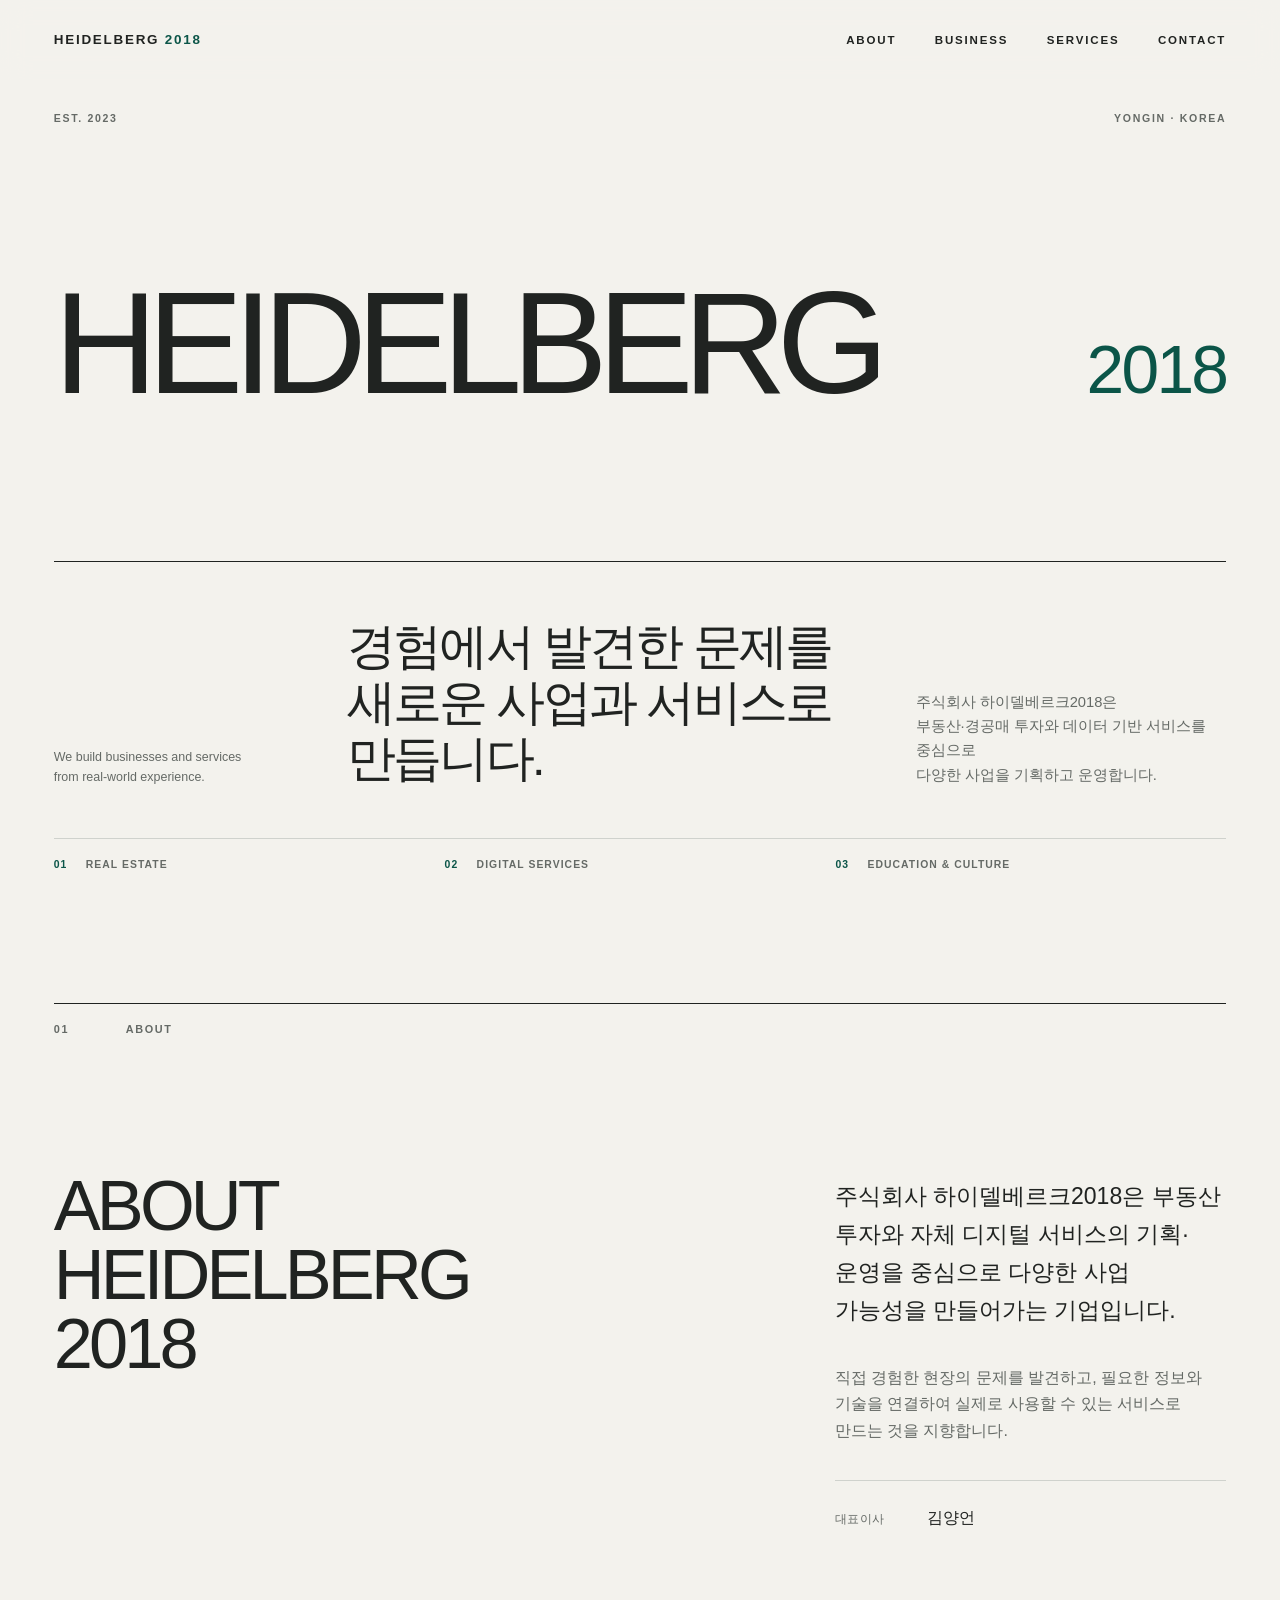
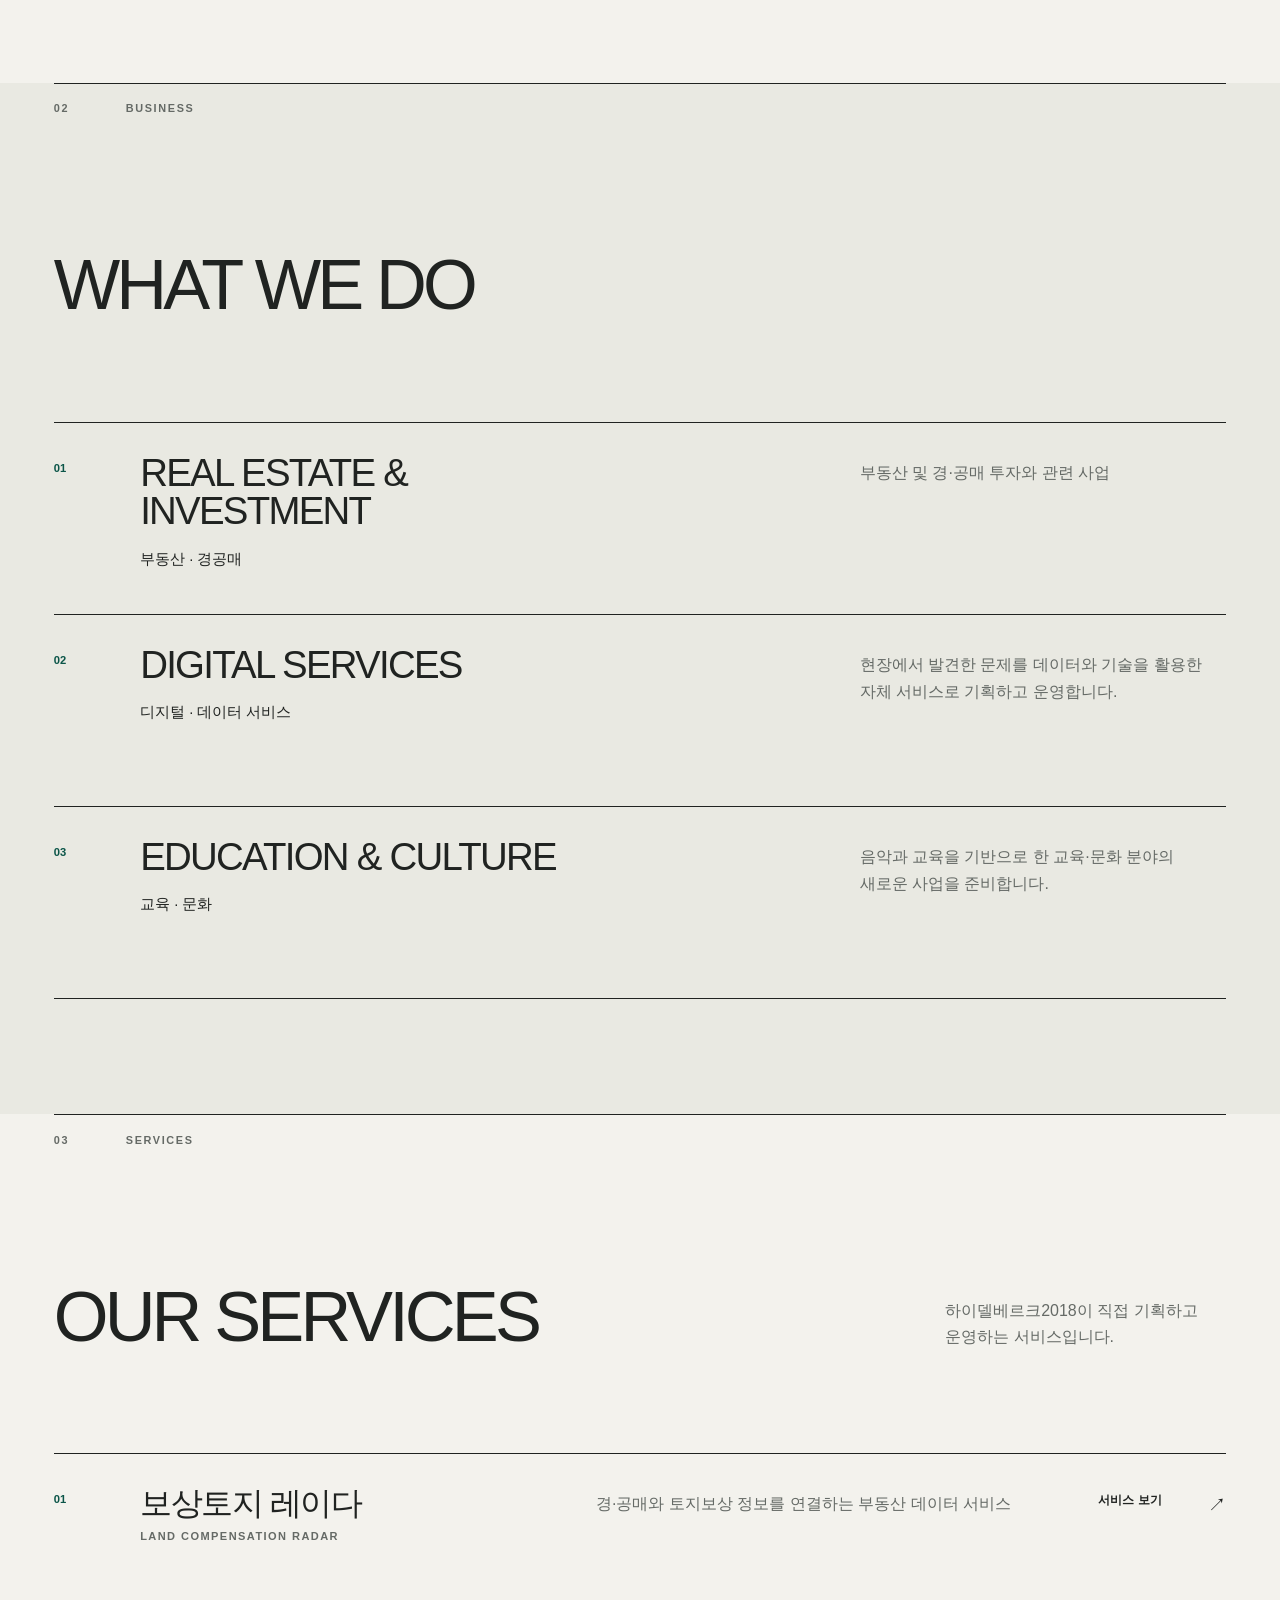
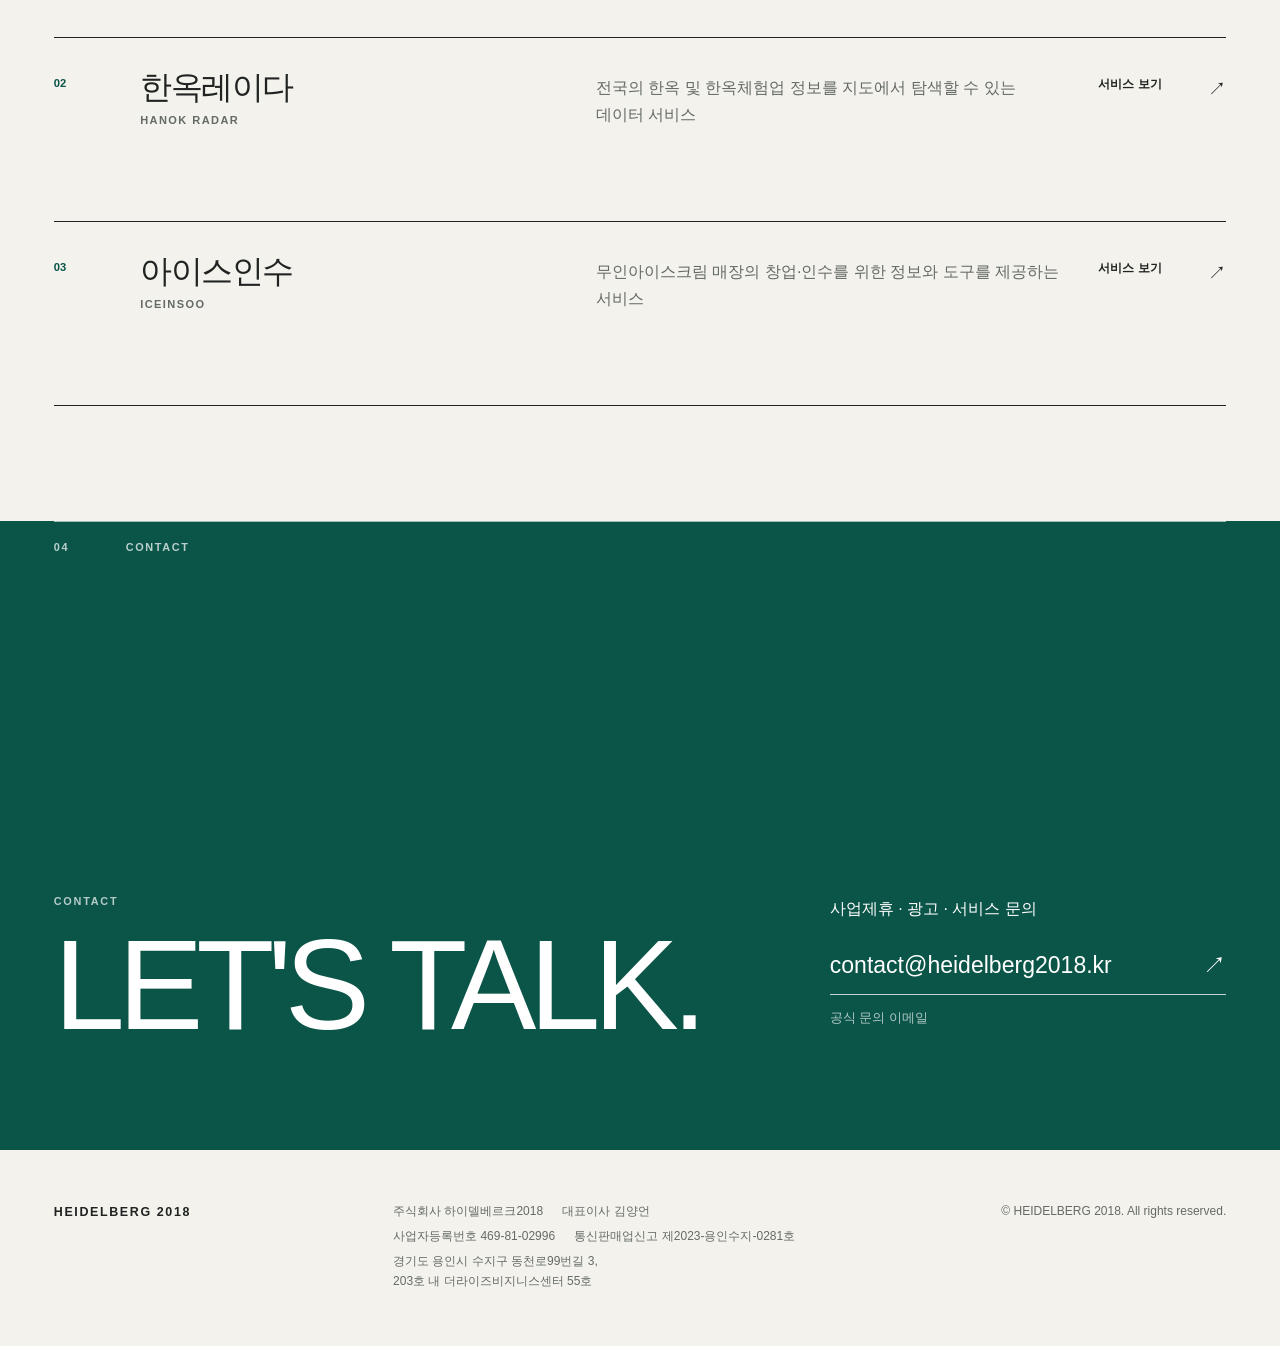
==== index.html @ 514632a3 "Initial corporate website" ====
<!doctype html>
<html lang="ko">
  <head>
    <meta charset="utf-8">
    <meta name="viewport" content="width=device-width, initial-scale=1">
    <title>주식회사 하이델베르크2018 | 공식 홈페이지</title>
    <meta name="description" content="주식회사 하이델베르크2018은 부동산·경공매 투자와 데이터 기반 서비스를 중심으로 다양한 사업을 기획하고 운영합니다.">
    <link rel="canonical" href="https://heidelberg2018.kr/">
    <meta name="robots" content="index, follow">
    <meta name="theme-color" content="#ffffff">

    <meta property="og:type" content="website">
    <meta property="og:locale" content="ko_KR">
    <meta property="og:site_name" content="HEIDELBERG 2018">
    <meta property="og:title" content="주식회사 하이델베르크2018 | 공식 홈페이지">
    <meta property="og:description" content="경험에서 발견한 문제를 새로운 사업과 서비스로 만듭니다.">
    <meta property="og:url" content="https://heidelberg2018.kr/">

    <!-- 검색엔진 소유권 확인 메타태그는 이 줄 아래에 추가하세요. -->
    <!-- <meta name="google-site-verification" content="GOOGLE_VERIFICATION_CODE"> -->
    <!-- <meta name="naver-site-verification" content="NAVER_VERIFICATION_CODE"> -->

    <link rel="icon" href="./favicon.svg" type="image/svg+xml">
    <link rel="stylesheet" href="./styles.css">

    <script type="application/ld+json">
      {
        "@context": "https://schema.org",
        "@type": "Organization",
        "name": "주식회사 하이델베르크2018",
        "legalName": "주식회사 하이델베르크2018",
        "alternateName": "HEIDELBERG 2018",
        "url": "https://heidelberg2018.kr/",
        "taxID": "469-81-02996",
        "employee": {
          "@type": "Person",
          "name": "김양언",
          "jobTitle": "대표이사"
        },
        "address": {
          "@type": "PostalAddress",
          "streetAddress": "동천로99번길 3, 203호 내 더라이즈비지니스센터 55호",
          "addressLocality": "용인시 수지구",
          "addressRegion": "경기도",
          "addressCountry": "KR"
        },
        "hasOfferCatalog": {
          "@type": "OfferCatalog",
          "name": "운영 서비스",
          "itemListElement": [
            {
              "@type": "Offer",
              "itemOffered": {
                "@type": "Service",
                "name": "보상토지 레이다",
                "description": "경·공매와 토지보상 정보를 연결하는 부동산 데이터 서비스",
                "url": "https://bosangradar.kr/"
              }
            },
            {
              "@type": "Offer",
              "itemOffered": {
                "@type": "Service",
                "name": "한옥레이다",
                "description": "전국의 한옥 및 한옥체험업 정보를 지도에서 탐색할 수 있는 데이터 서비스",
                "url": "https://hanokradar.kr/"
              }
            },
            {
              "@type": "Offer",
              "itemOffered": {
                "@type": "Service",
                "name": "아이스인수",
                "description": "무인아이스크림 매장의 창업·인수를 위한 정보와 도구를 제공하는 서비스",
                "url": "https://iceinsoo.kr/"
              }
            }
          ]
        }
      }
    </script>
    <script src="./script.js" defer></script>
  </head>
  <body>
    <a class="skip-link" href="#main">본문으로 바로가기</a>

    <header class="site-header" data-header>
      <div class="header-inner">
        <a class="wordmark" href="#top" aria-label="하이델베르크2018 홈">HEIDELBERG <span>2018</span></a>
        <button class="menu-toggle" type="button" aria-expanded="false" aria-controls="site-nav">
          <span class="sr-only">메뉴 열기</span>
          <span aria-hidden="true"></span>
          <span aria-hidden="true"></span>
        </button>
        <nav class="site-nav" id="site-nav" aria-label="주요 메뉴">
          <a href="#about">ABOUT</a>
          <a href="#business">BUSINESS</a>
          <a href="#services">SERVICES</a>
          <a href="#contact">CONTACT</a>
        </nav>
      </div>
    </header>

    <main id="main">
      <section class="hero" id="top" aria-labelledby="hero-title">
        <div class="hero-meta" aria-hidden="true">
          <span>EST. 2023</span>
          <span>YONGIN · KOREA</span>
        </div>
        <div class="hero-brand" aria-hidden="true">
          <span>HEIDELBERG</span>
          <span class="hero-year">2018</span>
        </div>
        <div class="hero-message">
          <p class="hero-english" lang="en">We build businesses and services<br>from real-world experience.</p>
          <h1 id="hero-title">경험에서 발견한 문제를<br>새로운 사업과 서비스로 만듭니다.</h1>
          <p class="hero-description">주식회사 하이델베르크2018은<br>부동산·경공매 투자와 데이터 기반 서비스를 중심으로<br>다양한 사업을 기획하고 운영합니다.</p>
        </div>
        <div class="hero-business-index" aria-label="주요 사업 영역">
          <span><b>01</b> REAL ESTATE</span>
          <span><b>02</b> DIGITAL SERVICES</span>
          <span><b>03</b> EDUCATION &amp; CULTURE</span>
        </div>
      </section>

      <section class="section about" id="about" aria-labelledby="about-title">
        <div class="section-label"><span>01</span><span>ABOUT</span></div>
        <div class="section-content about-grid">
          <h2 id="about-title">ABOUT<br>HEIDELBERG 2018</h2>
          <div class="about-copy">
            <p class="lead">주식회사 하이델베르크2018은 부동산 투자와 자체 디지털 서비스의 기획·운영을 중심으로 다양한 사업 가능성을 만들어가는 기업입니다.</p>
            <p>직접 경험한 현장의 문제를 발견하고, 필요한 정보와 기술을 연결하여 실제로 사용할 수 있는 서비스로 만드는 것을 지향합니다.</p>
            <p class="representative"><span>대표이사</span> 김양언</p>
          </div>
        </div>
      </section>

      <section class="section business" id="business" aria-labelledby="business-title">
        <div class="section-label"><span>02</span><span>BUSINESS</span></div>
        <div class="section-content">
          <h2 id="business-title">WHAT WE DO</h2>
          <ol class="business-list">
            <li>
              <span class="item-number">01</span>
              <div><h3>REAL ESTATE &amp; INVESTMENT</h3><p class="ko-title">부동산 · 경공매</p></div>
              <p class="item-description">부동산 및 경·공매 투자와 관련 사업</p>
            </li>
            <li>
              <span class="item-number">02</span>
              <div><h3>DIGITAL SERVICES</h3><p class="ko-title">디지털 · 데이터 서비스</p></div>
              <p class="item-description">현장에서 발견한 문제를 데이터와 기술을 활용한 자체 서비스로 기획하고 운영합니다.</p>
            </li>
            <li>
              <span class="item-number">03</span>
              <div><h3>EDUCATION &amp; CULTURE</h3><p class="ko-title">교육 · 문화</p></div>
              <p class="item-description">음악과 교육을 기반으로 한 교육·문화 분야의 새로운 사업을 준비합니다.</p>
            </li>
          </ol>
        </div>
      </section>

      <section class="section services" id="services" aria-labelledby="services-title">
        <div class="section-label"><span>03</span><span>SERVICES</span></div>
        <div class="section-content">
          <div class="services-heading">
            <h2 id="services-title">OUR SERVICES</h2>
            <p>하이델베르크2018이 직접 기획하고 운영하는 서비스입니다.</p>
          </div>
          <div class="service-list">
            <!-- 새 서비스는 아래 article.service-item 블록 하나를 복사해 추가하세요. -->
            <article class="service-item">
              <span class="service-number">01</span>
              <div class="service-name"><h3>보상토지 레이다</h3><p lang="en">LAND COMPENSATION RADAR</p></div>
              <p class="service-description">경·공매와 토지보상 정보를 연결하는 부동산 데이터 서비스</p>
              <a href="https://bosangradar.kr" target="_blank" rel="noopener noreferrer" aria-label="보상토지 레이다 서비스 보기 (새 창)"><span>서비스 보기</span><b aria-hidden="true">↗</b></a>
            </article>
            <article class="service-item">
              <span class="service-number">02</span>
              <div class="service-name"><h3>한옥레이다</h3><p lang="en">HANOK RADAR</p></div>
              <p class="service-description">전국의 한옥 및 한옥체험업 정보를 지도에서 탐색할 수 있는 데이터 서비스</p>
              <a href="https://hanokradar.kr" target="_blank" rel="noopener noreferrer" aria-label="한옥레이다 서비스 보기 (새 창)"><span>서비스 보기</span><b aria-hidden="true">↗</b></a>
            </article>
            <article class="service-item">
              <span class="service-number">03</span>
              <div class="service-name"><h3>아이스인수</h3><p lang="en">ICEINSOO</p></div>
              <p class="service-description">무인아이스크림 매장의 창업·인수를 위한 정보와 도구를 제공하는 서비스</p>
              <a href="https://iceinsoo.kr" target="_blank" rel="noopener noreferrer" aria-label="아이스인수 서비스 보기 (새 창)"><span>서비스 보기</span><b aria-hidden="true">↗</b></a>
            </article>
          </div>
        </div>
      </section>

      <section class="section contact" id="contact" aria-labelledby="contact-title">
        <div class="section-label"><span>04</span><span>CONTACT</span></div>
        <div class="section-content contact-grid">
          <div class="contact-heading">
            <p>CONTACT</p>
            <h2 id="contact-title">LET'S TALK.</h2>
          </div>
          <div class="contact-details">
            <p>사업제휴 · 광고 · 서비스 문의</p>
            <a class="email-link" href="mailto:contact@heidelberg2018.kr">contact@heidelberg2018.kr <span aria-hidden="true">↗</span></a>
            <small>공식 문의 이메일</small>
          </div>
        </div>
      </section>
    </main>

    <footer class="site-footer">
      <div class="footer-brand">HEIDELBERG 2018</div>
      <div class="company-info">
        <p>주식회사 하이델베르크2018 <span>대표이사 김양언</span></p>
        <p>사업자등록번호 469-81-02996 <span>통신판매업신고 제2023-용인수지-0281호</span></p>
        <address>경기도 용인시 수지구 동천로99번길 3,<br>203호 내 더라이즈비지니스센터 55호</address>
      </div>
      <p class="copyright">© HEIDELBERG 2018. All rights reserved.</p>
    </footer>
  </body>
</html>
---- styles.css ----
:root {
  --ink:#202321;--muted:#656a66;--line:#cfd2cd;--paper:#f3f2ed;--paper-deep:#e9e9e2;--white:#fff;--accent:#0b5548;--max:1540px;--gutter:clamp(1.25rem,4.2vw,5rem)
}
*{box-sizing:border-box}html{scroll-behavior:smooth}body{margin:0;overflow-x:hidden;background:var(--paper);color:var(--ink);font-family:Arial,"Noto Sans KR","Apple SD Gothic Neo",sans-serif;font-size:1rem;line-height:1.65;word-break:keep-all;-webkit-font-smoothing:antialiased}a{color:inherit;text-decoration:none}button{color:inherit;font:inherit}.sr-only{position:absolute;width:1px;height:1px;padding:0;margin:-1px;overflow:hidden;clip:rect(0,0,0,0);white-space:nowrap;border:0}.skip-link{position:fixed;z-index:100;top:0;left:1rem;padding:.75rem 1rem;background:var(--accent);color:white;transform:translateY(-120%)}.skip-link:focus{transform:translateY(0)}
.site-header{position:sticky;z-index:20;top:0;border-bottom:1px solid transparent;background:rgba(243,242,237,.92);backdrop-filter:blur(14px);transition:border-color .2s ease}.site-header.is-scrolled{border-color:var(--line)}.header-inner{display:flex;max-width:var(--max);height:5rem;margin:0 auto;padding:0 var(--gutter);align-items:center;justify-content:space-between}.wordmark{font-size:.84rem;font-weight:700;letter-spacing:.13em}.wordmark span{color:var(--accent)}.site-nav{display:flex;gap:clamp(1.5rem,3vw,3.25rem)}.site-nav a{position:relative;min-height:2.75rem;padding:.8rem 0;font-size:.72rem;font-weight:700;letter-spacing:.16em}.site-nav a::after{position:absolute;right:0;bottom:.35rem;left:0;height:1px;background:var(--accent);content:"";transform:scaleX(0);transform-origin:right;transition:transform .2s ease}.site-nav a:hover::after,.site-nav a:focus-visible::after{transform:scaleX(1);transform-origin:left}.menu-toggle{display:none;border:0;background:transparent}
.hero{display:grid;min-height:calc(100svh - 5rem);max-width:var(--max);margin:0 auto;padding:1.4rem var(--gutter) 1.75rem;grid-template-rows:auto 1fr auto auto}.hero-meta{display:flex;padding-top:.4rem;color:var(--muted);font-size:.66rem;font-weight:700;letter-spacing:.16em;justify-content:space-between}.hero-brand{display:flex;margin:auto 0;align-items:baseline;justify-content:space-between;font-size:clamp(4.5rem,11.25vw,10.8rem);font-weight:500;letter-spacing:-.072em;line-height:.78;white-space:nowrap}.hero-year{color:var(--accent);font-size:.47em;letter-spacing:-.04em}.hero-message{display:grid;padding:clamp(2.5rem,4.5vw,5rem) 0 clamp(2.2rem,4vw,4rem);border-top:1px solid var(--ink);align-items:end;gap:clamp(2rem,4vw,5rem);grid-template-columns:.7fr 1.5fr .9fr}.hero-english{margin:0;color:var(--muted);font-size:.78rem;line-height:1.55}.hero h1{margin:0;font-size:clamp(2.35rem,4.35vw,4.8rem);font-weight:500;letter-spacing:-.055em;line-height:1.15}.hero-description{margin:0;color:var(--muted);font-size:clamp(.92rem,1.1vw,1.05rem)}.hero-business-index{display:grid;padding-top:1.05rem;border-top:1px solid var(--line);color:var(--muted);font-size:.65rem;font-weight:700;letter-spacing:.1em;grid-template-columns:repeat(3,1fr)}.hero-business-index span{display:flex;gap:1.15rem}.hero-business-index b{color:var(--accent);font-weight:700}
.section{max-width:var(--max);margin:0 auto;padding:0 var(--gutter);scroll-margin-top:5rem}.section-label{display:grid;padding:1.05rem 0;border-top:1px solid var(--ink);color:var(--muted);font-size:.68rem;font-weight:700;letter-spacing:.15em;grid-template-columns:4.5rem 1fr}.section-content{padding:clamp(5rem,9vw,10rem) 0}.section h2{margin:0;font-size:clamp(2.7rem,5.5vw,5.5rem);font-weight:500;letter-spacing:-.055em;line-height:.98}
.about{padding-top:clamp(4rem,8vw,8rem)}.about-grid{display:grid;gap:clamp(3rem,10vw,12rem);grid-template-columns:minmax(0,1.25fr) minmax(18rem,.75fr)}.about-grid h2{max-width:9ch}.about-copy{max-width:37rem;padding-top:.35rem}.about-copy p{margin:0 0 2.25rem;color:var(--muted)}.about-copy .lead{color:var(--ink);font-size:clamp(1.25rem,1.8vw,1.65rem);line-height:1.65}.representative{padding-top:1.5rem;border-top:1px solid var(--line);color:var(--ink)!important}.representative span{display:inline-block;min-width:5.5rem;color:var(--muted);font-size:.76rem;letter-spacing:.04em}
.business{max-width:none;padding-right:max(var(--gutter),calc((100vw - var(--max))/2 + var(--gutter)));padding-left:max(var(--gutter),calc((100vw - var(--max))/2 + var(--gutter)));background:var(--paper-deep)}.business h2{margin-bottom:clamp(4rem,8vw,8rem)}.business-list{margin:0;padding:0;border-bottom:1px solid var(--ink);list-style:none}.business-list li{display:grid;min-height:12rem;padding:2.25rem 0;border-top:1px solid var(--ink);align-items:start;gap:clamp(1.5rem,3vw,4rem);grid-template-columns:3rem minmax(18rem,1.3fr) minmax(16rem,.7fr)}.item-number{color:var(--accent);font-size:.7rem;font-weight:700}.business-list h3{max-width:20ch;margin:-.3rem 0 1rem;font-size:clamp(1.65rem,3vw,3.1rem);font-weight:500;letter-spacing:-.045em;line-height:1}.ko-title{margin:0;color:var(--ink);font-size:.92rem}.item-description{max-width:27rem;margin:.1rem 0 0;color:var(--muted)}
.services-heading{display:grid;margin-bottom:clamp(4rem,8vw,8rem);align-items:end;gap:3rem;grid-template-columns:1.5fr .5fr}.services-heading p{max-width:22rem;margin:0;color:var(--muted)}.service-list{border-bottom:1px solid var(--ink)}.service-item{display:grid;min-height:11.5rem;padding:2.25rem 0;border-top:1px solid var(--ink);align-items:start;gap:clamp(1.25rem,3vw,3.5rem);grid-template-columns:3rem minmax(14rem,.9fr) minmax(16rem,1fr) 8rem;transition:color .2s ease}.service-number{color:var(--accent);font-size:.7rem;font-weight:700}.service-name h3{margin:-.25rem 0 .35rem;font-size:clamp(1.65rem,2.5vw,2.7rem);font-weight:500;letter-spacing:-.045em;line-height:1.12}.service-name p{margin:0;color:var(--muted);font-size:.69rem;font-weight:700;letter-spacing:.13em}.service-description{max-width:29rem;margin:.1rem 0 0;color:var(--muted)}.service-item>a{display:flex;min-height:3rem;margin-top:-.8rem;padding:.8rem 0;align-items:flex-start;justify-content:space-between;font-size:.78rem;font-weight:700;transition:color .2s ease,transform .2s ease}.service-item>a b{font-size:1.15rem;font-weight:400}.service-item:has(a:hover),.service-item:has(a:focus-visible){color:var(--accent)}.service-item>a:hover,.service-item>a:focus-visible{transform:translateX(.25rem)}
.contact{max-width:none;padding-right:max(var(--gutter),calc((100vw - var(--max))/2 + var(--gutter)));padding-left:max(var(--gutter),calc((100vw - var(--max))/2 + var(--gutter)));background:var(--accent);color:var(--white)}.contact .section-label{border-color:rgba(255,255,255,.62);color:rgba(255,255,255,.72)}.contact-grid{display:grid;min-height:36rem;align-items:end;gap:clamp(3rem,9vw,10rem);grid-template-columns:1.25fr .75fr}.contact-heading>p{margin:0 0 1.5rem;color:rgba(255,255,255,.7);font-size:.68rem;font-weight:700;letter-spacing:.16em}.contact h2{font-size:clamp(4.25rem,10vw,10rem);line-height:.78}.contact-details{padding-bottom:.35rem}.contact-details>p{margin:0 0 1.5rem}.email-link{display:flex;max-width:31rem;padding-bottom:.6rem;border-bottom:1px solid rgba(255,255,255,.75);align-items:center;justify-content:space-between;gap:1rem;font-size:clamp(1.05rem,1.8vw,1.5rem);transition:padding .2s ease}.email-link:hover,.email-link:focus-visible{padding-left:.35rem}.contact small{display:block;margin-top:.75rem;color:rgba(255,255,255,.68)}
.site-footer{display:grid;max-width:var(--max);margin:0 auto;padding:3.25rem var(--gutter) 3rem;align-items:start;gap:2rem;grid-template-columns:.8fr 1.5fr auto}.footer-brand{font-size:.78rem;font-weight:700;letter-spacing:.13em}.company-info p,.company-info address,.copyright{margin:0 0 .35rem;color:var(--muted);font-size:.75rem;font-style:normal}.company-info span{margin-left:1rem}.copyright{text-align:right}
:focus-visible{outline:2px solid currentColor;outline-offset:4px}@media(prefers-reduced-motion:reduce){html{scroll-behavior:auto}*,*::before,*::after{transition-duration:.01ms!important}}
@media(max-width:1000px){.hero-brand{font-size:10.8vw}.hero-message{grid-template-columns:.55fr 1.45fr}.hero-description{grid-column:2}.service-item{grid-template-columns:2.5rem 1fr .9fr 6rem}}
@media(max-width:800px){.header-inner{height:4.25rem}.menu-toggle{display:grid;width:2.75rem;height:2.75rem;padding:.75rem;place-content:center;gap:.35rem;cursor:pointer}.menu-toggle span[aria-hidden]{display:block;width:1.25rem;height:1px;background:currentColor;transition:transform .2s ease}.menu-toggle[aria-expanded="true"] span[aria-hidden]:first-of-type{transform:translateY(3.5px) rotate(45deg)}.menu-toggle[aria-expanded="true"] span[aria-hidden]:last-of-type{transform:translateY(-3.5px) rotate(-45deg)}.site-nav{position:absolute;top:4.25rem;right:0;left:0;display:none;padding:1.25rem var(--gutter) 2rem;border-bottom:1px solid var(--line);background:var(--paper);flex-direction:column;gap:.25rem}.site-nav.is-open{display:flex}.site-nav a{display:flex;min-height:3rem;padding:.8rem 0;align-items:center;font-size:.85rem}.hero{min-height:calc(100svh - 4.25rem);padding-top:1rem;grid-template-rows:auto 1fr auto auto}.hero-brand{display:grid;align-content:center;font-size:clamp(3.7rem,14.5vw,7rem);line-height:.82;white-space:normal}.hero-year{margin-top:1rem;font-size:.7em;justify-self:end}.hero-message{display:block;padding:2.2rem 0}.hero-english{margin-bottom:1.5rem}.hero h1{font-size:clamp(2.1rem,8vw,3.6rem)}.hero-description{margin-top:2rem}.hero-business-index{gap:.7rem}.hero-business-index span{display:block}.hero-business-index b{display:block;margin-bottom:.15rem}.section{scroll-margin-top:4.25rem}.about-grid{grid-template-columns:1fr}.about-grid h2{max-width:none}.about-copy{max-width:39rem}.business-list li{grid-template-columns:2rem 1fr}.item-description{grid-column:2}.services-heading{align-items:start;grid-template-columns:1fr}.service-item{min-height:0;padding:2rem 0;grid-template-columns:2rem 1fr auto}.service-description{grid-column:2/4}.service-item>a{width:3rem;margin-top:-.8rem;justify-content:flex-end}.service-item>a span{position:absolute;width:1px;height:1px;overflow:hidden;clip:rect(0,0,0,0)}.contact-grid{min-height:32rem;grid-template-columns:1fr}.contact h2{font-size:clamp(4rem,17vw,8rem)}.site-footer{grid-template-columns:1fr}.copyright{text-align:left}}
@media(max-width:480px){body{word-break:normal}.hero{min-height:calc(100svh - 4.25rem)}.hero-meta{font-size:.59rem;letter-spacing:.1em}.hero-brand{font-size:clamp(3.15rem,15.3vw,4.1rem)}.hero h1{font-size:clamp(1.82rem,8.8vw,2.45rem);line-height:1.22}.hero-description{font-size:.92rem}.hero-business-index{font-size:.56rem;letter-spacing:.04em}.section-label{grid-template-columns:3rem 1fr}.section h2{font-size:clamp(2.45rem,13vw,3.4rem)}.business-list li{gap:1rem;grid-template-columns:1.5rem 1fr}.business-list h3{overflow-wrap:anywhere;font-size:clamp(1.45rem,7.5vw,2rem);line-height:1.05}.service-item{gap:.85rem;grid-template-columns:1.5rem minmax(0,1fr) 2.5rem}.service-name h3{font-size:1.55rem}.service-name p{font-size:.6rem;letter-spacing:.08em}.service-description{font-size:.92rem}.contact-grid{min-height:29rem}.contact h2{font-size:clamp(3.5rem,18vw,5rem)}.email-link{overflow-wrap:anywhere;font-size:1rem}.company-info span{display:block;margin-left:0}}

/* Final layout QA: every major region shares one scrollbar-safe content edge. */
:root{--edge:max(var(--gutter),calc((100% - var(--max))/2 + var(--gutter)))}
html,body{max-width:100%;overflow-x:clip}
.header-inner,.hero,.section,.site-footer{width:100%;max-width:none;margin-right:0;margin-left:0;padding-right:var(--edge);padding-left:var(--edge)}
.business,.contact{padding-right:var(--edge);padding-left:var(--edge)}
.hero h1{max-width:12.5em;font-size:clamp(2.15rem,3.8vw,4.2rem)}
.service-item>a:hover,.service-item>a:focus-visible{transform:none}

@media(max-width:800px){.hero h1{font-size:clamp(2rem,7.4vw,3.25rem)}}
@media(max-width:480px){.hero h1{font-size:clamp(1.75rem,8.2vw,2.25rem)}}

/* Keep the heading scale continuous across the mobile/tablet breakpoint. */
@media(max-width:800px){.hero h1{font-size:2.15rem}}
@media(max-width:480px){.hero h1{font-size:clamp(1.75rem,7.2vw,2.15rem)}}
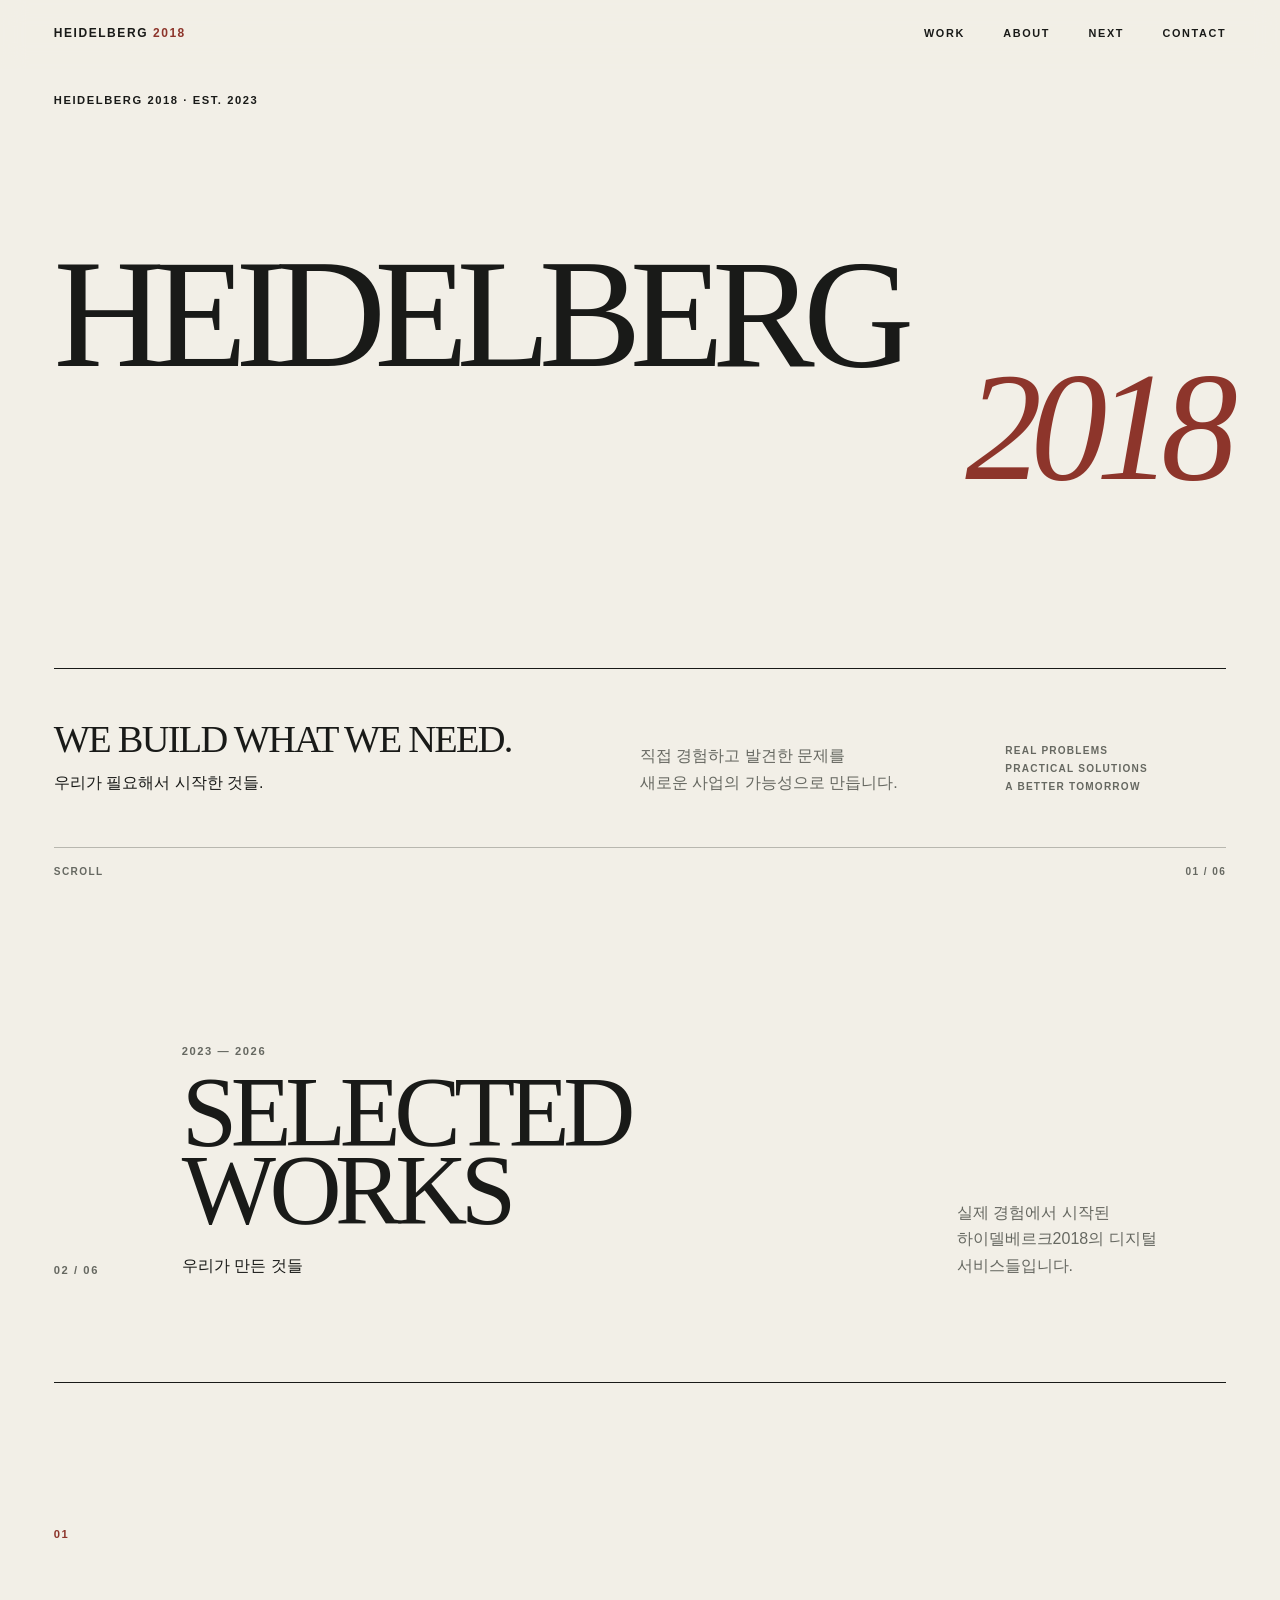
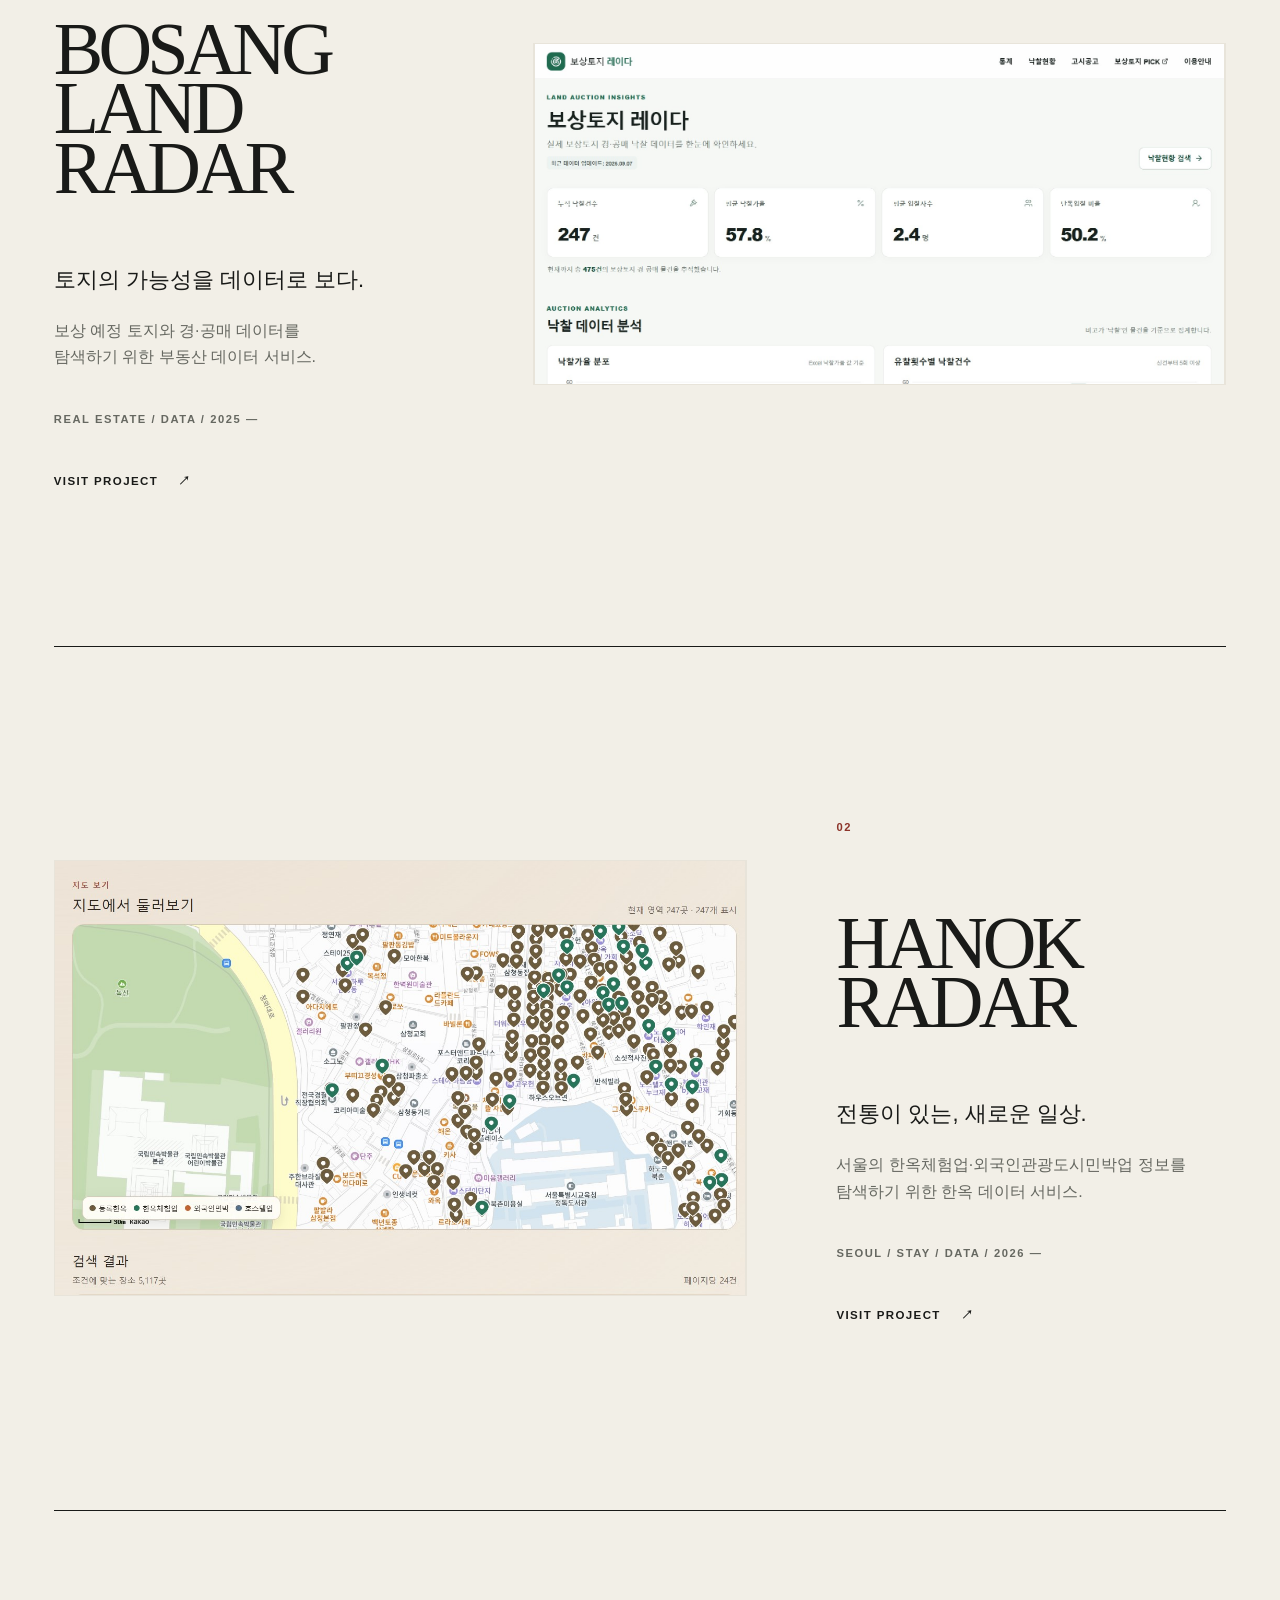
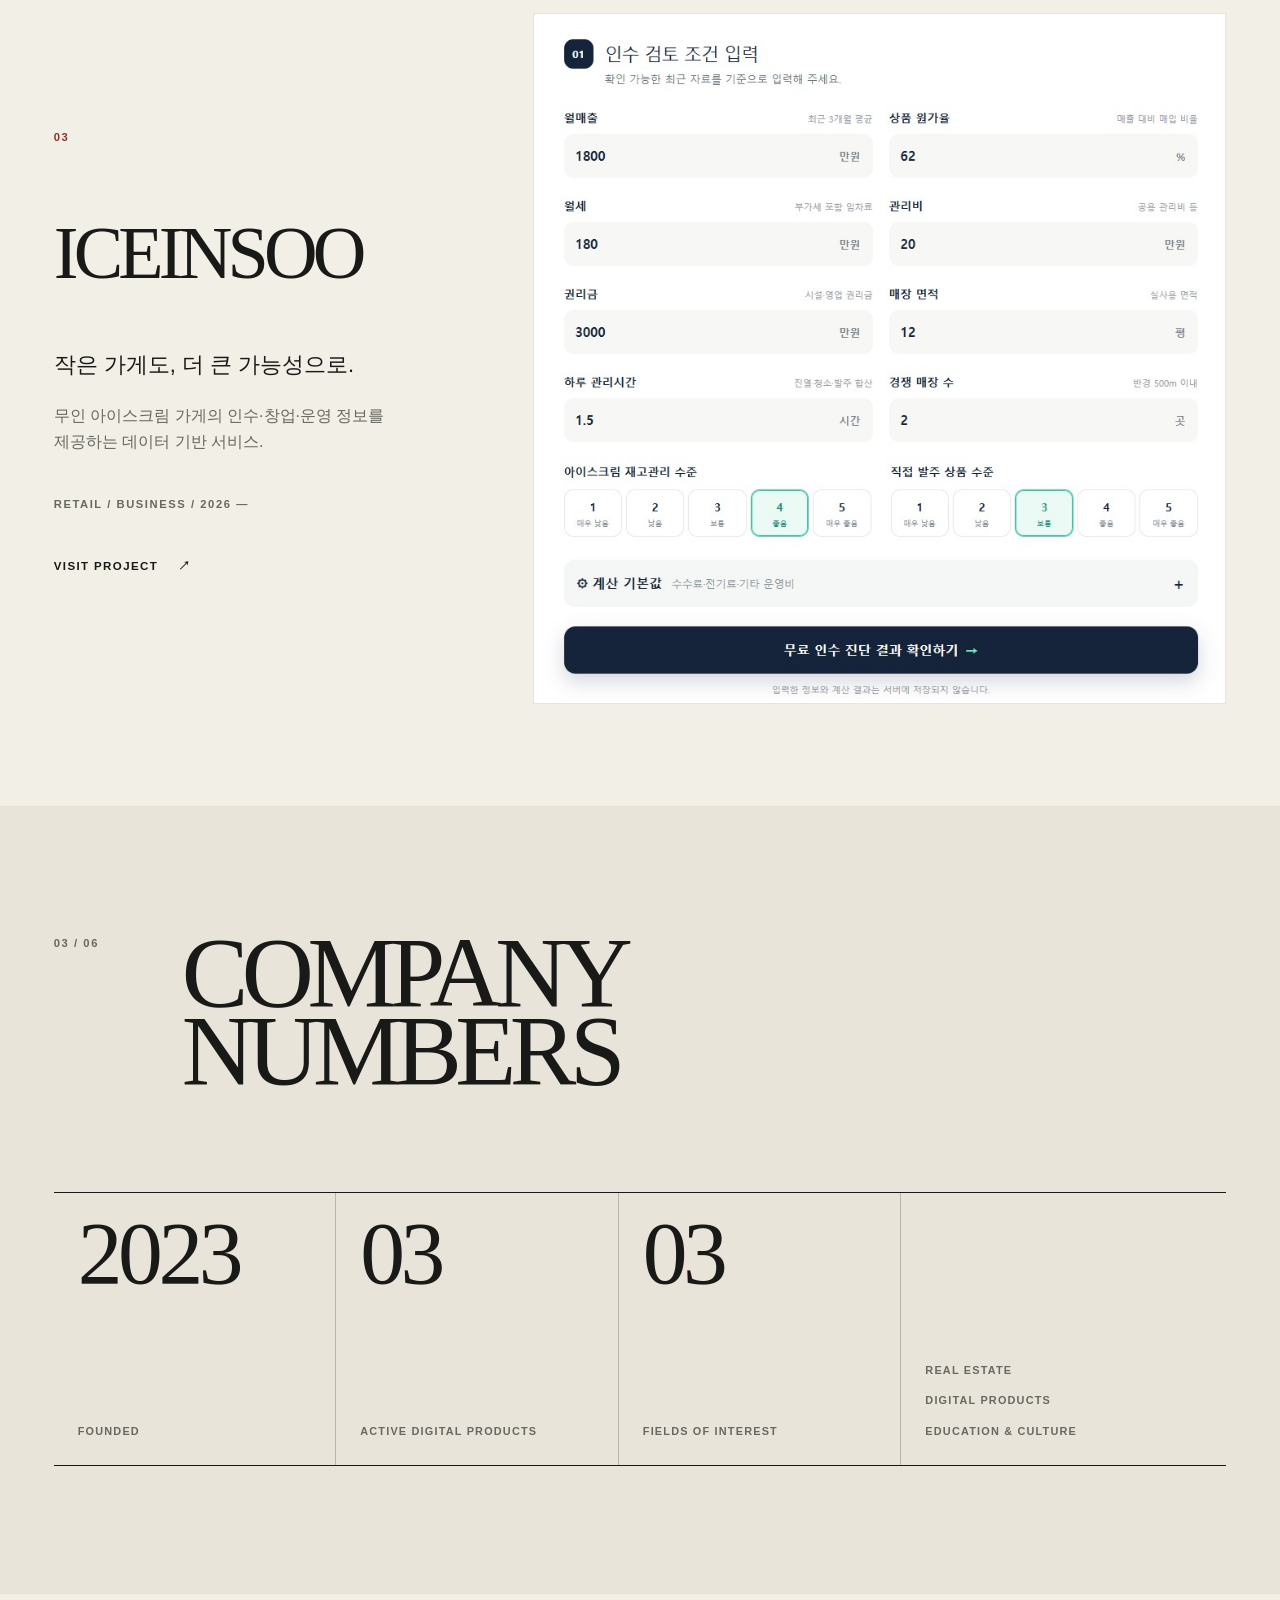
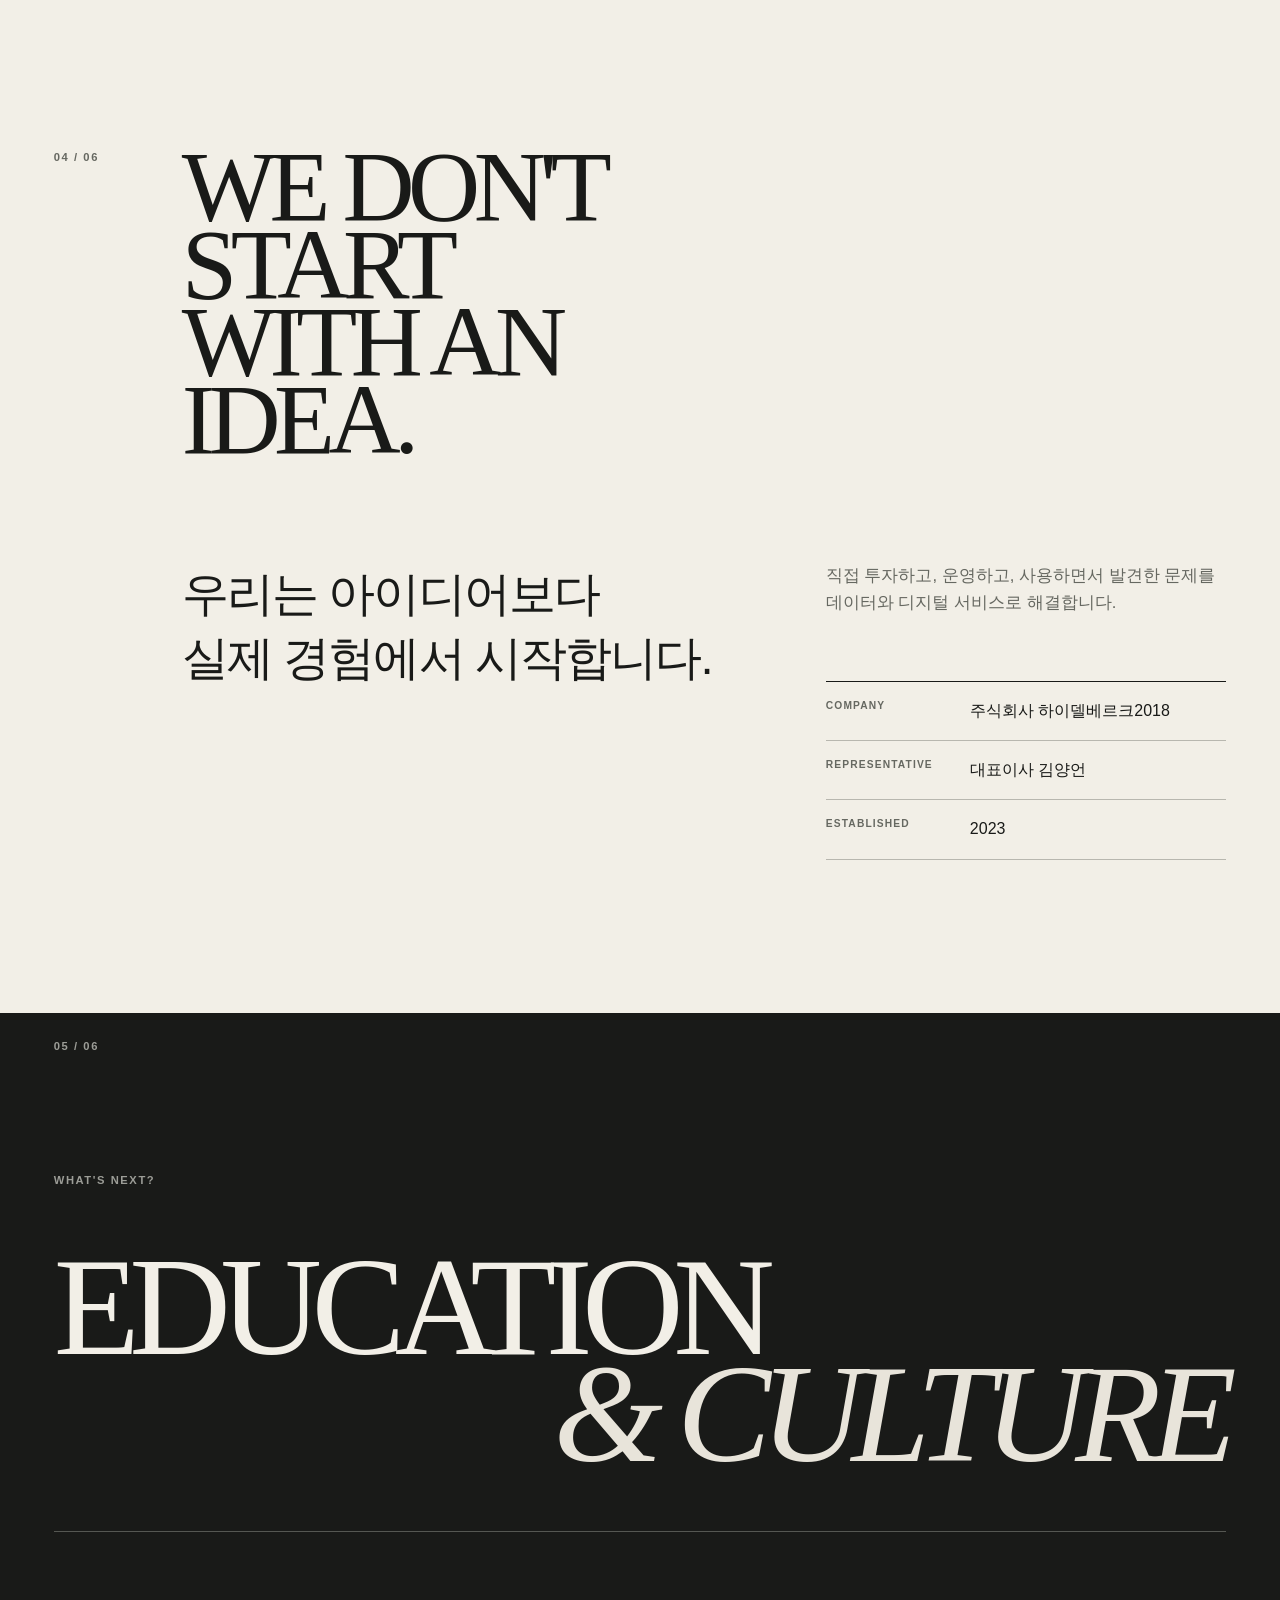
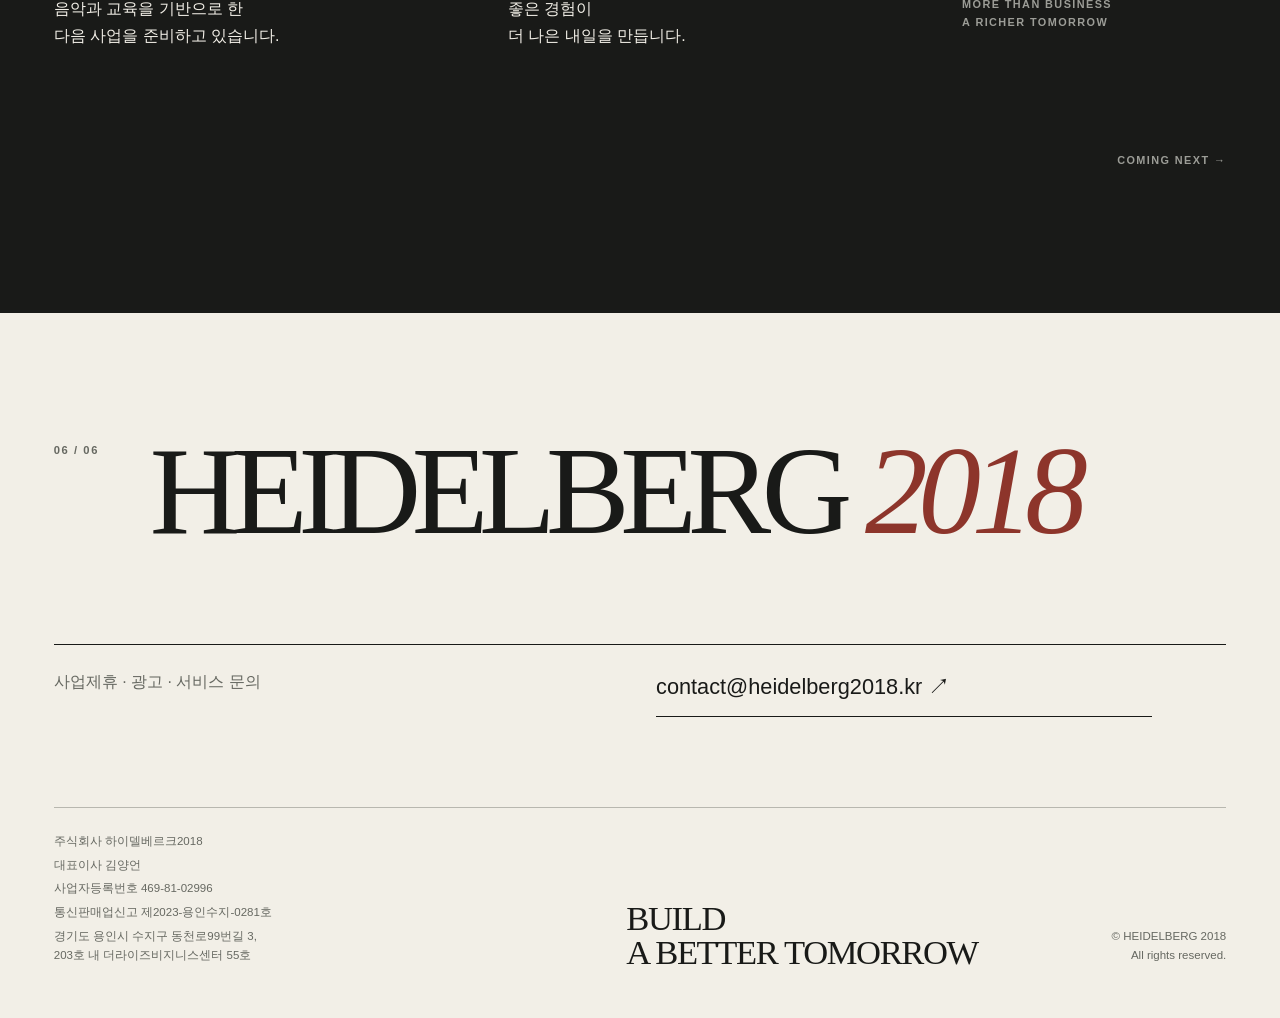
==== commit 54f58373: "Redesign corporate website V2" ====
--- a/index.html
+++ b/index.html
@@ -7,7 +7,7 @@
     <meta name="description" content="주식회사 하이델베르크2018은 부동산·경공매 투자와 데이터 기반 서비스를 중심으로 다양한 사업을 기획하고 운영합니다.">
     <link rel="canonical" href="https://heidelberg2018.kr/">
     <meta name="robots" content="index, follow">
-    <meta name="theme-color" content="#ffffff">
+    <meta name="theme-color" content="#f2efe7">
 
     <meta property="og:type" content="website">
     <meta property="og:locale" content="ko_KR">
@@ -53,7 +53,7 @@
               "itemOffered": {
                 "@type": "Service",
                 "name": "보상토지 레이다",
-                "description": "경·공매와 토지보상 정보를 연결하는 부동산 데이터 서비스",
+                "description": "보상 예정 토지와 경·공매 데이터를 탐색하기 위한 부동산 데이터 서비스",
                 "url": "https://bosangradar.kr/"
               }
             },
@@ -62,7 +62,7 @@
               "itemOffered": {
                 "@type": "Service",
                 "name": "한옥레이다",
-                "description": "전국의 한옥 및 한옥체험업 정보를 지도에서 탐색할 수 있는 데이터 서비스",
+                "description": "서울의 한옥체험업·외국인관광도시민박업 정보를 탐색하기 위한 한옥 데이터 서비스",
                 "url": "https://hanokradar.kr/"
               }
             },
@@ -71,7 +71,7 @@
               "itemOffered": {
                 "@type": "Service",
                 "name": "아이스인수",
-                "description": "무인아이스크림 매장의 창업·인수를 위한 정보와 도구를 제공하는 서비스",
+                "description": "무인 아이스크림 가게의 인수·창업·운영 정보를 제공하는 데이터 기반 서비스",
                 "url": "https://iceinsoo.kr/"
               }
             }
@@ -85,135 +85,136 @@
     <a class="skip-link" href="#main">본문으로 바로가기</a>
 
     <header class="site-header" data-header>
-      <div class="header-inner">
+      <div class="edge header-inner">
         <a class="wordmark" href="#top" aria-label="하이델베르크2018 홈">HEIDELBERG <span>2018</span></a>
         <button class="menu-toggle" type="button" aria-expanded="false" aria-controls="site-nav">
           <span class="sr-only">메뉴 열기</span>
-          <span aria-hidden="true"></span>
-          <span aria-hidden="true"></span>
+          <span aria-hidden="true"></span><span aria-hidden="true"></span>
         </button>
         <nav class="site-nav" id="site-nav" aria-label="주요 메뉴">
-          <a href="#about">ABOUT</a>
-          <a href="#business">BUSINESS</a>
-          <a href="#services">SERVICES</a>
-          <a href="#contact">CONTACT</a>
+          <a href="#work">WORK</a><a href="#about">ABOUT</a><a href="#next">NEXT</a><a href="#contact">CONTACT</a>
         </nav>
       </div>
     </header>
 
     <main id="main">
-      <section class="hero" id="top" aria-labelledby="hero-title">
-        <div class="hero-meta" aria-hidden="true">
-          <span>EST. 2023</span>
-          <span>YONGIN · KOREA</span>
-        </div>
-        <div class="hero-brand" aria-hidden="true">
-          <span>HEIDELBERG</span>
-          <span class="hero-year">2018</span>
-        </div>
-        <div class="hero-message">
-          <p class="hero-english" lang="en">We build businesses and services<br>from real-world experience.</p>
-          <h1 id="hero-title">경험에서 발견한 문제를<br>새로운 사업과 서비스로 만듭니다.</h1>
-          <p class="hero-description">주식회사 하이델베르크2018은<br>부동산·경공매 투자와 데이터 기반 서비스를 중심으로<br>다양한 사업을 기획하고 운영합니다.</p>
-        </div>
-        <div class="hero-business-index" aria-label="주요 사업 영역">
-          <span><b>01</b> REAL ESTATE</span>
-          <span><b>02</b> DIGITAL SERVICES</span>
-          <span><b>03</b> EDUCATION &amp; CULTURE</span>
-        </div>
-      </section>
-
-      <section class="section about" id="about" aria-labelledby="about-title">
-        <div class="section-label"><span>01</span><span>ABOUT</span></div>
-        <div class="section-content about-grid">
-          <h2 id="about-title">ABOUT<br>HEIDELBERG 2018</h2>
+      <section class="hero edge" id="top" aria-labelledby="hero-title">
+        <p class="eyebrow hero-meta">HEIDELBERG 2018 · EST. 2023</p>
+        <h1 class="hero-name" id="hero-title"><span>HEIDELBERG</span><span>2018</span></h1>
+        <div class="hero-statement">
+          <div>
+            <p class="serif-statement" lang="en">WE BUILD WHAT WE NEED.</p>
+            <p class="ko-statement">우리가 필요해서 시작한 것들.</p>
+          </div>
+          <p class="hero-description">직접 경험하고 발견한 문제를<br>새로운 사업의 가능성으로 만듭니다.</p>
+          <p class="hero-values" aria-label="기업이 추구하는 방향"><span>REAL PROBLEMS</span><span>PRACTICAL SOLUTIONS</span><span>A BETTER TOMORROW</span></p>
+        </div>
+        <div class="hero-foot" aria-hidden="true"><span>SCROLL</span><span>01 / 06</span></div>
+      </section>
+
+      <section class="works edge" id="work" aria-labelledby="works-title">
+        <header class="section-heading">
+          <p class="section-index">02 / 06</p>
+          <div><p class="eyebrow">2023 — 2026</p><h2 id="works-title">SELECTED WORKS</h2><p class="section-ko">우리가 만든 것들</p></div>
+          <p class="section-intro">실제 경험에서 시작된<br>하이델베르크2018의 디지털 서비스들입니다.</p>
+        </header>
+
+        <article class="project project-a">
+          <div class="project-copy">
+            <p class="project-no">01</p>
+            <h3><span>BOSANG</span><span>LAND RADAR</span></h3>
+            <p class="project-line">토지의 가능성을 데이터로 보다.</p>
+            <p class="project-description">보상 예정 토지와 경·공매 데이터를<br>탐색하기 위한 부동산 데이터 서비스.</p>
+            <p class="project-meta">REAL ESTATE / DATA / 2025 —</p>
+            <a class="project-link" href="https://bosangradar.kr" target="_blank" rel="noopener noreferrer" aria-label="보상토지 레이다 방문하기 (새 창)">VISIT PROJECT <span aria-hidden="true">↗</span></a>
+          </div>
+          <figure class="project-visual" data-project="BOSANG LAND RADAR">
+            <img src="./assets/projects/bosangradar.webp" alt="보상토지 레이다 서비스 화면" width="1762" height="871" loading="lazy" decoding="async">
+            <div class="visual-placeholder" hidden><span>PROJECT 01</span><strong>BOSANG<br>LAND RADAR</strong><small>IMAGE RESERVED</small></div>
+          </figure>
+        </article>
+
+        <article class="project project-b">
+          <div class="project-copy">
+            <p class="project-no">02</p>
+            <h3><span>HANOK</span><span>RADAR</span></h3>
+            <p class="project-line">전통이 있는, 새로운 일상.</p>
+            <p class="project-description">서울의 한옥체험업·외국인관광도시민박업 정보를<br>탐색하기 위한 한옥 데이터 서비스.</p>
+            <p class="project-meta">SEOUL / STAY / DATA / 2026 —</p>
+            <a class="project-link" href="https://hanokradar.kr" target="_blank" rel="noopener noreferrer" aria-label="한옥레이다 방문하기 (새 창)">VISIT PROJECT <span aria-hidden="true">↗</span></a>
+          </div>
+          <figure class="project-visual" data-project="HANOK RADAR">
+            <img src="./assets/projects/hanokradar.webp" alt="한옥레이다 서비스 화면" width="1322" height="831" loading="lazy" decoding="async">
+            <div class="visual-placeholder" hidden><span>PROJECT 02</span><strong>HANOK<br>RADAR</strong><small>IMAGE RESERVED</small></div>
+          </figure>
+        </article>
+
+        <article class="project project-c">
+          <div class="project-copy">
+            <p class="project-no">03</p>
+            <h3><span>ICEINSOO</span></h3>
+            <p class="project-line">작은 가게도, 더 큰 가능성으로.</p>
+            <p class="project-description">무인 아이스크림 가게의 인수·창업·운영 정보를<br>제공하는 데이터 기반 서비스.</p>
+            <p class="project-meta">RETAIL / BUSINESS / 2026 —</p>
+            <a class="project-link" href="https://iceinsoo.kr" target="_blank" rel="noopener noreferrer" aria-label="아이스인수 방문하기 (새 창)">VISIT PROJECT <span aria-hidden="true">↗</span></a>
+          </div>
+          <figure class="project-visual" data-project="ICEINSOO">
+            <img src="./assets/projects/iceinsoo.webp" alt="아이스인수 서비스 화면" width="848" height="845" loading="lazy" decoding="async">
+            <div class="visual-placeholder" hidden><span>PROJECT 03</span><strong>ICEINSOO</strong><small>IMAGE RESERVED</small></div>
+          </figure>
+        </article>
+      </section>
+
+      <section class="numbers edge" aria-labelledby="numbers-title">
+        <div class="section-heading compact"><p class="section-index">03 / 06</p><h2 id="numbers-title">COMPANY<br>NUMBERS</h2></div>
+        <div class="number-grid">
+          <div><strong>2023</strong><span>FOUNDED</span></div>
+          <div><strong>03</strong><span>ACTIVE DIGITAL PRODUCTS</span></div>
+          <div><strong>03</strong><span>FIELDS OF INTEREST</span></div>
+          <p class="fields"><span>REAL ESTATE</span><span>DIGITAL PRODUCTS</span><span>EDUCATION &amp; CULTURE</span></p>
+        </div>
+      </section>
+
+      <section class="about edge" id="about" aria-labelledby="about-title">
+        <div class="section-heading compact"><p class="section-index">04 / 06</p><h2 id="about-title">WE DON'T START<br>WITH AN IDEA.</h2></div>
+        <div class="about-body">
+          <p class="about-lead">우리는 아이디어보다<br>실제 경험에서 시작합니다.</p>
           <div class="about-copy">
-            <p class="lead">주식회사 하이델베르크2018은 부동산 투자와 자체 디지털 서비스의 기획·운영을 중심으로 다양한 사업 가능성을 만들어가는 기업입니다.</p>
-            <p>직접 경험한 현장의 문제를 발견하고, 필요한 정보와 기술을 연결하여 실제로 사용할 수 있는 서비스로 만드는 것을 지향합니다.</p>
-            <p class="representative"><span>대표이사</span> 김양언</p>
-          </div>
-        </div>
-      </section>
-
-      <section class="section business" id="business" aria-labelledby="business-title">
-        <div class="section-label"><span>02</span><span>BUSINESS</span></div>
-        <div class="section-content">
-          <h2 id="business-title">WHAT WE DO</h2>
-          <ol class="business-list">
-            <li>
-              <span class="item-number">01</span>
-              <div><h3>REAL ESTATE &amp; INVESTMENT</h3><p class="ko-title">부동산 · 경공매</p></div>
-              <p class="item-description">부동산 및 경·공매 투자와 관련 사업</p>
-            </li>
-            <li>
-              <span class="item-number">02</span>
-              <div><h3>DIGITAL SERVICES</h3><p class="ko-title">디지털 · 데이터 서비스</p></div>
-              <p class="item-description">현장에서 발견한 문제를 데이터와 기술을 활용한 자체 서비스로 기획하고 운영합니다.</p>
-            </li>
-            <li>
-              <span class="item-number">03</span>
-              <div><h3>EDUCATION &amp; CULTURE</h3><p class="ko-title">교육 · 문화</p></div>
-              <p class="item-description">음악과 교육을 기반으로 한 교육·문화 분야의 새로운 사업을 준비합니다.</p>
-            </li>
-          </ol>
-        </div>
-      </section>
-
-      <section class="section services" id="services" aria-labelledby="services-title">
-        <div class="section-label"><span>03</span><span>SERVICES</span></div>
-        <div class="section-content">
-          <div class="services-heading">
-            <h2 id="services-title">OUR SERVICES</h2>
-            <p>하이델베르크2018이 직접 기획하고 운영하는 서비스입니다.</p>
-          </div>
-          <div class="service-list">
-            <!-- 새 서비스는 아래 article.service-item 블록 하나를 복사해 추가하세요. -->
-            <article class="service-item">
-              <span class="service-number">01</span>
-              <div class="service-name"><h3>보상토지 레이다</h3><p lang="en">LAND COMPENSATION RADAR</p></div>
-              <p class="service-description">경·공매와 토지보상 정보를 연결하는 부동산 데이터 서비스</p>
-              <a href="https://bosangradar.kr" target="_blank" rel="noopener noreferrer" aria-label="보상토지 레이다 서비스 보기 (새 창)"><span>서비스 보기</span><b aria-hidden="true">↗</b></a>
-            </article>
-            <article class="service-item">
-              <span class="service-number">02</span>
-              <div class="service-name"><h3>한옥레이다</h3><p lang="en">HANOK RADAR</p></div>
-              <p class="service-description">전국의 한옥 및 한옥체험업 정보를 지도에서 탐색할 수 있는 데이터 서비스</p>
-              <a href="https://hanokradar.kr" target="_blank" rel="noopener noreferrer" aria-label="한옥레이다 서비스 보기 (새 창)"><span>서비스 보기</span><b aria-hidden="true">↗</b></a>
-            </article>
-            <article class="service-item">
-              <span class="service-number">03</span>
-              <div class="service-name"><h3>아이스인수</h3><p lang="en">ICEINSOO</p></div>
-              <p class="service-description">무인아이스크림 매장의 창업·인수를 위한 정보와 도구를 제공하는 서비스</p>
-              <a href="https://iceinsoo.kr" target="_blank" rel="noopener noreferrer" aria-label="아이스인수 서비스 보기 (새 창)"><span>서비스 보기</span><b aria-hidden="true">↗</b></a>
-            </article>
-          </div>
-        </div>
-      </section>
-
-      <section class="section contact" id="contact" aria-labelledby="contact-title">
-        <div class="section-label"><span>04</span><span>CONTACT</span></div>
-        <div class="section-content contact-grid">
-          <div class="contact-heading">
-            <p>CONTACT</p>
-            <h2 id="contact-title">LET'S TALK.</h2>
-          </div>
-          <div class="contact-details">
-            <p>사업제휴 · 광고 · 서비스 문의</p>
-            <a class="email-link" href="mailto:contact@heidelberg2018.kr">contact@heidelberg2018.kr <span aria-hidden="true">↗</span></a>
-            <small>공식 문의 이메일</small>
-          </div>
-        </div>
+            <p>직접 투자하고, 운영하고, 사용하면서 발견한 문제를 데이터와 디지털 서비스로 해결합니다.</p>
+            <dl class="company-summary">
+              <div><dt>COMPANY</dt><dd>주식회사 하이델베르크2018</dd></div>
+              <div><dt>REPRESENTATIVE</dt><dd>대표이사 김양언</dd></div>
+              <div><dt>ESTABLISHED</dt><dd>2023</dd></div>
+            </dl>
+          </div>
+        </div>
+      </section>
+
+      <section class="next edge" id="next" aria-labelledby="next-title">
+        <p class="section-index">05 / 06</p>
+        <p class="eyebrow">WHAT'S NEXT?</p>
+        <h2 id="next-title"><span>EDUCATION</span><span>&amp; CULTURE</span></h2>
+        <div class="next-copy">
+          <p>음악과 교육을 기반으로 한<br>다음 사업을 준비하고 있습니다.</p>
+          <p>좋은 경험이<br>더 나은 내일을 만듭니다.</p>
+          <p class="next-en" lang="en">MORE THAN BUSINESS<br>A RICHER TOMORROW</p>
+        </div>
+        <p class="coming">COMING NEXT <span aria-hidden="true">→</span></p>
       </section>
     </main>
 
-    <footer class="site-footer">
-      <div class="footer-brand">HEIDELBERG 2018</div>
-      <div class="company-info">
-        <p>주식회사 하이델베르크2018 <span>대표이사 김양언</span></p>
-        <p>사업자등록번호 469-81-02996 <span>통신판매업신고 제2023-용인수지-0281호</span></p>
-        <address>경기도 용인시 수지구 동천로99번길 3,<br>203호 내 더라이즈비지니스센터 55호</address>
+    <footer class="footer edge" id="contact">
+      <div class="footer-top"><p class="section-index">06 / 06</p><h2>HEIDELBERG <span>2018</span></h2></div>
+      <div class="footer-contact"><p>사업제휴 · 광고 · 서비스 문의</p><a href="mailto:contact@heidelberg2018.kr">contact@heidelberg2018.kr <span aria-hidden="true">↗</span></a></div>
+      <div class="footer-grid">
+        <div class="company-info">
+          <p>주식회사 하이델베르크2018</p><p>대표이사 김양언</p>
+          <p>사업자등록번호 469-81-02996</p><p>통신판매업신고 제2023-용인수지-0281호</p>
+          <address>경기도 용인시 수지구 동천로99번길 3,<br>203호 내 더라이즈비지니스센터 55호</address>
+        </div>
+        <p class="footer-message">BUILD<br>A BETTER TOMORROW</p>
+        <p class="copyright">© HEIDELBERG 2018<br>All rights reserved.</p>
       </div>
-      <p class="copyright">© HEIDELBERG 2018. All rights reserved.</p>
     </footer>
   </body>
 </html>
--- a/styles.css
+++ b/styles.css
@@ -1,31 +1,184 @@
 :root {
-  --ink:#202321;--muted:#656a66;--line:#cfd2cd;--paper:#f3f2ed;--paper-deep:#e9e9e2;--white:#fff;--accent:#0b5548;--max:1540px;--gutter:clamp(1.25rem,4.2vw,5rem)
+  --paper: #f2efe7;
+  --paper-deep: #e8e4da;
+  --ink: #191a18;
+  --muted: #666861;
+  --line: #b8b7af;
+  --accent: #8d352b;
+  --max: 1600px;
+  --gutter: clamp(1.25rem, 4.2vw, 5rem);
+  --edge: max(var(--gutter), calc((100% - var(--max)) / 2 + var(--gutter)));
+  --serif: Georgia, "Times New Roman", serif;
+  --sans: Arial, "Noto Sans KR", "Apple SD Gothic Neo", sans-serif;
 }
-*{box-sizing:border-box}html{scroll-behavior:smooth}body{margin:0;overflow-x:hidden;background:var(--paper);color:var(--ink);font-family:Arial,"Noto Sans KR","Apple SD Gothic Neo",sans-serif;font-size:1rem;line-height:1.65;word-break:keep-all;-webkit-font-smoothing:antialiased}a{color:inherit;text-decoration:none}button{color:inherit;font:inherit}.sr-only{position:absolute;width:1px;height:1px;padding:0;margin:-1px;overflow:hidden;clip:rect(0,0,0,0);white-space:nowrap;border:0}.skip-link{position:fixed;z-index:100;top:0;left:1rem;padding:.75rem 1rem;background:var(--accent);color:white;transform:translateY(-120%)}.skip-link:focus{transform:translateY(0)}
-.site-header{position:sticky;z-index:20;top:0;border-bottom:1px solid transparent;background:rgba(243,242,237,.92);backdrop-filter:blur(14px);transition:border-color .2s ease}.site-header.is-scrolled{border-color:var(--line)}.header-inner{display:flex;max-width:var(--max);height:5rem;margin:0 auto;padding:0 var(--gutter);align-items:center;justify-content:space-between}.wordmark{font-size:.84rem;font-weight:700;letter-spacing:.13em}.wordmark span{color:var(--accent)}.site-nav{display:flex;gap:clamp(1.5rem,3vw,3.25rem)}.site-nav a{position:relative;min-height:2.75rem;padding:.8rem 0;font-size:.72rem;font-weight:700;letter-spacing:.16em}.site-nav a::after{position:absolute;right:0;bottom:.35rem;left:0;height:1px;background:var(--accent);content:"";transform:scaleX(0);transform-origin:right;transition:transform .2s ease}.site-nav a:hover::after,.site-nav a:focus-visible::after{transform:scaleX(1);transform-origin:left}.menu-toggle{display:none;border:0;background:transparent}
-.hero{display:grid;min-height:calc(100svh - 5rem);max-width:var(--max);margin:0 auto;padding:1.4rem var(--gutter) 1.75rem;grid-template-rows:auto 1fr auto auto}.hero-meta{display:flex;padding-top:.4rem;color:var(--muted);font-size:.66rem;font-weight:700;letter-spacing:.16em;justify-content:space-between}.hero-brand{display:flex;margin:auto 0;align-items:baseline;justify-content:space-between;font-size:clamp(4.5rem,11.25vw,10.8rem);font-weight:500;letter-spacing:-.072em;line-height:.78;white-space:nowrap}.hero-year{color:var(--accent);font-size:.47em;letter-spacing:-.04em}.hero-message{display:grid;padding:clamp(2.5rem,4.5vw,5rem) 0 clamp(2.2rem,4vw,4rem);border-top:1px solid var(--ink);align-items:end;gap:clamp(2rem,4vw,5rem);grid-template-columns:.7fr 1.5fr .9fr}.hero-english{margin:0;color:var(--muted);font-size:.78rem;line-height:1.55}.hero h1{margin:0;font-size:clamp(2.35rem,4.35vw,4.8rem);font-weight:500;letter-spacing:-.055em;line-height:1.15}.hero-description{margin:0;color:var(--muted);font-size:clamp(.92rem,1.1vw,1.05rem)}.hero-business-index{display:grid;padding-top:1.05rem;border-top:1px solid var(--line);color:var(--muted);font-size:.65rem;font-weight:700;letter-spacing:.1em;grid-template-columns:repeat(3,1fr)}.hero-business-index span{display:flex;gap:1.15rem}.hero-business-index b{color:var(--accent);font-weight:700}
-.section{max-width:var(--max);margin:0 auto;padding:0 var(--gutter);scroll-margin-top:5rem}.section-label{display:grid;padding:1.05rem 0;border-top:1px solid var(--ink);color:var(--muted);font-size:.68rem;font-weight:700;letter-spacing:.15em;grid-template-columns:4.5rem 1fr}.section-content{padding:clamp(5rem,9vw,10rem) 0}.section h2{margin:0;font-size:clamp(2.7rem,5.5vw,5.5rem);font-weight:500;letter-spacing:-.055em;line-height:.98}
-.about{padding-top:clamp(4rem,8vw,8rem)}.about-grid{display:grid;gap:clamp(3rem,10vw,12rem);grid-template-columns:minmax(0,1.25fr) minmax(18rem,.75fr)}.about-grid h2{max-width:9ch}.about-copy{max-width:37rem;padding-top:.35rem}.about-copy p{margin:0 0 2.25rem;color:var(--muted)}.about-copy .lead{color:var(--ink);font-size:clamp(1.25rem,1.8vw,1.65rem);line-height:1.65}.representative{padding-top:1.5rem;border-top:1px solid var(--line);color:var(--ink)!important}.representative span{display:inline-block;min-width:5.5rem;color:var(--muted);font-size:.76rem;letter-spacing:.04em}
-.business{max-width:none;padding-right:max(var(--gutter),calc((100vw - var(--max))/2 + var(--gutter)));padding-left:max(var(--gutter),calc((100vw - var(--max))/2 + var(--gutter)));background:var(--paper-deep)}.business h2{margin-bottom:clamp(4rem,8vw,8rem)}.business-list{margin:0;padding:0;border-bottom:1px solid var(--ink);list-style:none}.business-list li{display:grid;min-height:12rem;padding:2.25rem 0;border-top:1px solid var(--ink);align-items:start;gap:clamp(1.5rem,3vw,4rem);grid-template-columns:3rem minmax(18rem,1.3fr) minmax(16rem,.7fr)}.item-number{color:var(--accent);font-size:.7rem;font-weight:700}.business-list h3{max-width:20ch;margin:-.3rem 0 1rem;font-size:clamp(1.65rem,3vw,3.1rem);font-weight:500;letter-spacing:-.045em;line-height:1}.ko-title{margin:0;color:var(--ink);font-size:.92rem}.item-description{max-width:27rem;margin:.1rem 0 0;color:var(--muted)}
-.services-heading{display:grid;margin-bottom:clamp(4rem,8vw,8rem);align-items:end;gap:3rem;grid-template-columns:1.5fr .5fr}.services-heading p{max-width:22rem;margin:0;color:var(--muted)}.service-list{border-bottom:1px solid var(--ink)}.service-item{display:grid;min-height:11.5rem;padding:2.25rem 0;border-top:1px solid var(--ink);align-items:start;gap:clamp(1.25rem,3vw,3.5rem);grid-template-columns:3rem minmax(14rem,.9fr) minmax(16rem,1fr) 8rem;transition:color .2s ease}.service-number{color:var(--accent);font-size:.7rem;font-weight:700}.service-name h3{margin:-.25rem 0 .35rem;font-size:clamp(1.65rem,2.5vw,2.7rem);font-weight:500;letter-spacing:-.045em;line-height:1.12}.service-name p{margin:0;color:var(--muted);font-size:.69rem;font-weight:700;letter-spacing:.13em}.service-description{max-width:29rem;margin:.1rem 0 0;color:var(--muted)}.service-item>a{display:flex;min-height:3rem;margin-top:-.8rem;padding:.8rem 0;align-items:flex-start;justify-content:space-between;font-size:.78rem;font-weight:700;transition:color .2s ease,transform .2s ease}.service-item>a b{font-size:1.15rem;font-weight:400}.service-item:has(a:hover),.service-item:has(a:focus-visible){color:var(--accent)}.service-item>a:hover,.service-item>a:focus-visible{transform:translateX(.25rem)}
-.contact{max-width:none;padding-right:max(var(--gutter),calc((100vw - var(--max))/2 + var(--gutter)));padding-left:max(var(--gutter),calc((100vw - var(--max))/2 + var(--gutter)));background:var(--accent);color:var(--white)}.contact .section-label{border-color:rgba(255,255,255,.62);color:rgba(255,255,255,.72)}.contact-grid{display:grid;min-height:36rem;align-items:end;gap:clamp(3rem,9vw,10rem);grid-template-columns:1.25fr .75fr}.contact-heading>p{margin:0 0 1.5rem;color:rgba(255,255,255,.7);font-size:.68rem;font-weight:700;letter-spacing:.16em}.contact h2{font-size:clamp(4.25rem,10vw,10rem);line-height:.78}.contact-details{padding-bottom:.35rem}.contact-details>p{margin:0 0 1.5rem}.email-link{display:flex;max-width:31rem;padding-bottom:.6rem;border-bottom:1px solid rgba(255,255,255,.75);align-items:center;justify-content:space-between;gap:1rem;font-size:clamp(1.05rem,1.8vw,1.5rem);transition:padding .2s ease}.email-link:hover,.email-link:focus-visible{padding-left:.35rem}.contact small{display:block;margin-top:.75rem;color:rgba(255,255,255,.68)}
-.site-footer{display:grid;max-width:var(--max);margin:0 auto;padding:3.25rem var(--gutter) 3rem;align-items:start;gap:2rem;grid-template-columns:.8fr 1.5fr auto}.footer-brand{font-size:.78rem;font-weight:700;letter-spacing:.13em}.company-info p,.company-info address,.copyright{margin:0 0 .35rem;color:var(--muted);font-size:.75rem;font-style:normal}.company-info span{margin-left:1rem}.copyright{text-align:right}
-:focus-visible{outline:2px solid currentColor;outline-offset:4px}@media(prefers-reduced-motion:reduce){html{scroll-behavior:auto}*,*::before,*::after{transition-duration:.01ms!important}}
-@media(max-width:1000px){.hero-brand{font-size:10.8vw}.hero-message{grid-template-columns:.55fr 1.45fr}.hero-description{grid-column:2}.service-item{grid-template-columns:2.5rem 1fr .9fr 6rem}}
-@media(max-width:800px){.header-inner{height:4.25rem}.menu-toggle{display:grid;width:2.75rem;height:2.75rem;padding:.75rem;place-content:center;gap:.35rem;cursor:pointer}.menu-toggle span[aria-hidden]{display:block;width:1.25rem;height:1px;background:currentColor;transition:transform .2s ease}.menu-toggle[aria-expanded="true"] span[aria-hidden]:first-of-type{transform:translateY(3.5px) rotate(45deg)}.menu-toggle[aria-expanded="true"] span[aria-hidden]:last-of-type{transform:translateY(-3.5px) rotate(-45deg)}.site-nav{position:absolute;top:4.25rem;right:0;left:0;display:none;padding:1.25rem var(--gutter) 2rem;border-bottom:1px solid var(--line);background:var(--paper);flex-direction:column;gap:.25rem}.site-nav.is-open{display:flex}.site-nav a{display:flex;min-height:3rem;padding:.8rem 0;align-items:center;font-size:.85rem}.hero{min-height:calc(100svh - 4.25rem);padding-top:1rem;grid-template-rows:auto 1fr auto auto}.hero-brand{display:grid;align-content:center;font-size:clamp(3.7rem,14.5vw,7rem);line-height:.82;white-space:normal}.hero-year{margin-top:1rem;font-size:.7em;justify-self:end}.hero-message{display:block;padding:2.2rem 0}.hero-english{margin-bottom:1.5rem}.hero h1{font-size:clamp(2.1rem,8vw,3.6rem)}.hero-description{margin-top:2rem}.hero-business-index{gap:.7rem}.hero-business-index span{display:block}.hero-business-index b{display:block;margin-bottom:.15rem}.section{scroll-margin-top:4.25rem}.about-grid{grid-template-columns:1fr}.about-grid h2{max-width:none}.about-copy{max-width:39rem}.business-list li{grid-template-columns:2rem 1fr}.item-description{grid-column:2}.services-heading{align-items:start;grid-template-columns:1fr}.service-item{min-height:0;padding:2rem 0;grid-template-columns:2rem 1fr auto}.service-description{grid-column:2/4}.service-item>a{width:3rem;margin-top:-.8rem;justify-content:flex-end}.service-item>a span{position:absolute;width:1px;height:1px;overflow:hidden;clip:rect(0,0,0,0)}.contact-grid{min-height:32rem;grid-template-columns:1fr}.contact h2{font-size:clamp(4rem,17vw,8rem)}.site-footer{grid-template-columns:1fr}.copyright{text-align:left}}
-@media(max-width:480px){body{word-break:normal}.hero{min-height:calc(100svh - 4.25rem)}.hero-meta{font-size:.59rem;letter-spacing:.1em}.hero-brand{font-size:clamp(3.15rem,15.3vw,4.1rem)}.hero h1{font-size:clamp(1.82rem,8.8vw,2.45rem);line-height:1.22}.hero-description{font-size:.92rem}.hero-business-index{font-size:.56rem;letter-spacing:.04em}.section-label{grid-template-columns:3rem 1fr}.section h2{font-size:clamp(2.45rem,13vw,3.4rem)}.business-list li{gap:1rem;grid-template-columns:1.5rem 1fr}.business-list h3{overflow-wrap:anywhere;font-size:clamp(1.45rem,7.5vw,2rem);line-height:1.05}.service-item{gap:.85rem;grid-template-columns:1.5rem minmax(0,1fr) 2.5rem}.service-name h3{font-size:1.55rem}.service-name p{font-size:.6rem;letter-spacing:.08em}.service-description{font-size:.92rem}.contact-grid{min-height:29rem}.contact h2{font-size:clamp(3.5rem,18vw,5rem)}.email-link{overflow-wrap:anywhere;font-size:1rem}.company-info span{display:block;margin-left:0}}
 
-/* Final layout QA: every major region shares one scrollbar-safe content edge. */
-:root{--edge:max(var(--gutter),calc((100% - var(--max))/2 + var(--gutter)))}
-html,body{max-width:100%;overflow-x:clip}
-.header-inner,.hero,.section,.site-footer{width:100%;max-width:none;margin-right:0;margin-left:0;padding-right:var(--edge);padding-left:var(--edge)}
-.business,.contact{padding-right:var(--edge);padding-left:var(--edge)}
-.hero h1{max-width:12.5em;font-size:clamp(2.15rem,3.8vw,4.2rem)}
-.service-item>a:hover,.service-item>a:focus-visible{transform:none}
+* { box-sizing: border-box; }
+html { scroll-behavior: smooth; }
+body { margin: 0; background: var(--paper); color: var(--ink); font-family: var(--sans); font-size: 1rem; line-height: 1.65; word-break: keep-all; -webkit-font-smoothing: antialiased; }
+a { color: inherit; text-decoration: none; }
+button { color: inherit; font: inherit; }
+.edge { width: 100%; padding-right: var(--edge); padding-left: var(--edge); }
+.sr-only { position: absolute; width: 1px; height: 1px; padding: 0; margin: -1px; overflow: hidden; clip: rect(0, 0, 0, 0); white-space: nowrap; border: 0; }
+.skip-link { position: fixed; z-index: 100; top: 0; left: 1rem; padding: .75rem 1rem; background: var(--ink); color: var(--paper); transform: translateY(-120%); }
+.skip-link:focus { transform: translateY(0); }
+:focus-visible { outline: 2px solid currentColor; outline-offset: 4px; }
+.eyebrow, .section-index, .project-no, .project-meta { margin: 0; color: var(--muted); font-size: .7rem; font-weight: 700; letter-spacing: .14em; }
 
-@media(max-width:800px){.hero h1{font-size:clamp(2rem,7.4vw,3.25rem)}}
-@media(max-width:480px){.hero h1{font-size:clamp(1.75rem,8.2vw,2.25rem)}}
+.site-header { position: sticky; z-index: 20; top: 0; border-bottom: 1px solid transparent; background: color-mix(in srgb, var(--paper) 92%, transparent); backdrop-filter: blur(12px); transition: border-color .2s ease; }
+.site-header.is-scrolled { border-color: var(--line); }
+.header-inner { display: flex; height: 4.25rem; align-items: center; justify-content: space-between; }
+.wordmark { font-size: .75rem; font-weight: 700; letter-spacing: .13em; }
+.wordmark span { color: var(--accent); }
+.site-nav { display: flex; align-items: center; gap: clamp(1.5rem, 3vw, 3.4rem); }
+.site-nav a { position: relative; min-height: 2.75rem; padding: .8rem 0; font-size: .68rem; font-weight: 700; letter-spacing: .15em; }
+.site-nav a::after, .project-link::after { position: absolute; right: 0; bottom: .35rem; left: 0; height: 1px; background: currentColor; content: ""; transform: scaleX(0); transform-origin: right; transition: transform .2s ease; }
+.site-nav a:hover::after, .site-nav a:focus-visible::after, .project-link:hover::after, .project-link:focus-visible::after { transform: scaleX(1); transform-origin: left; }
+.menu-toggle { display: none; border: 0; background: transparent; }
 
-/* Keep the heading scale continuous across the mobile/tablet breakpoint. */
-@media(max-width:800px){.hero h1{font-size:2.15rem}}
-@media(max-width:480px){.hero h1{font-size:clamp(1.75rem,7.2vw,2.15rem)}}
+.hero { display: grid; min-height: calc(100svh - 4.25rem); padding-top: 1.35rem; padding-bottom: 1.25rem; grid-template-rows: auto 1fr auto auto; }
+.hero-meta { color: var(--ink); }
+.hero-name { position: relative; top: clamp(-1.25rem, -2vh, -.875rem); display: flex; margin: auto 0; flex-direction: column; font-family: var(--serif); font-size: clamp(2.7rem, 12vw, 11rem); font-weight: 400; letter-spacing: -.075em; line-height: .73; }
+.hero-name span:last-child { align-self: flex-end; color: var(--accent); font-style: italic; }
+.hero-statement { display: grid; padding: clamp(2rem, 4vw, 4rem) 0; border-top: 1px solid var(--ink); align-items: end; gap: clamp(2rem, 5vw, 6rem); grid-template-columns: 1.3fr .75fr .55fr; }
+.serif-statement { margin: 0 0 .7rem; font-family: var(--serif); font-size: clamp(1.65rem, 3vw, 3.4rem); letter-spacing: -.045em; line-height: 1; }
+.ko-statement, .hero-description { margin: 0; }
+.hero-description { color: var(--muted); }
+.hero-values { display: flex; margin: 0; color: var(--muted); flex-direction: column; font-size: .63rem; font-weight: 700; letter-spacing: .12em; line-height: 1.8; }
+.hero-foot { display: flex; padding-top: 1rem; border-top: 1px solid var(--line); color: var(--muted); justify-content: space-between; font-size: .63rem; font-weight: 700; letter-spacing: .14em; }
+
+.works { padding-top: clamp(6rem, 11vw, 12rem); }
+.section-heading { display: grid; padding-bottom: clamp(4rem, 8vw, 8rem); align-items: end; gap: clamp(2rem, 5vw, 6rem); grid-template-columns: 4rem minmax(0, 1.45fr) minmax(15rem, .55fr); }
+.section-heading h2 { margin: .8rem 0 0; font-family: var(--serif); font-size: clamp(3.2rem, 7.8vw, 8.5rem); font-weight: 400; letter-spacing: -.065em; line-height: .78; }
+.section-ko { margin: 1.5rem 0 0; font-size: 1rem; }
+.section-intro { margin: 0; color: var(--muted); }
+.project { display: grid; min-height: min(54rem, 78vw); padding: clamp(4rem, 8vw, 8rem) 0; border-top: 1px solid var(--ink); align-items: center; gap: clamp(3rem, 7vw, 8rem); grid-template-columns: minmax(17rem, .72fr) minmax(0, 1.28fr); }
+.project-b { grid-template-columns: minmax(0, 1.28fr) minmax(17rem, .72fr); }
+.project-b .project-copy { order: 2; }
+.project-copy { display: flex; min-width: 0; align-items: flex-start; flex-direction: column; }
+.project-no { margin-bottom: clamp(2.5rem, 6vw, 5rem); color: var(--accent); }
+.project h3 { display: flex; margin: 0 0 clamp(2.5rem, 5vw, 4.5rem); flex-direction: column; font-family: var(--serif); font-size: clamp(3rem, 5.8vw, 6.5rem); font-weight: 400; letter-spacing: -.065em; line-height: .8; }
+.project-line { margin: 0 0 1.25rem; font-size: clamp(1.2rem, 1.7vw, 1.6rem); }
+.project-description { margin: 0 0 2.5rem; color: var(--muted); }
+.project-meta { margin-bottom: 2rem; line-height: 1.5; }
+.project-link { position: relative; display: inline-flex; min-height: 2.75rem; padding: .7rem 0; align-items: center; gap: 1.25rem; font-size: .72rem; font-weight: 700; letter-spacing: .12em; }
+.project-visual { position: relative; min-width: 0; margin: 0; overflow: hidden; border: 1px solid var(--line); background: var(--paper-deep); }
+.project-a .project-visual { aspect-ratio: 1762 / 871; }
+.project-b .project-visual { aspect-ratio: 1322 / 831; }
+.project-c .project-visual { aspect-ratio: 848 / 845; }
+.project-visual.has-image { border-color: transparent; }
+.project-visual img { display: block; width: 100%; height: 100%; object-fit: contain; }
+.project-visual img[hidden], .visual-placeholder[hidden] { display: none; }
+.project-visual.has-image::before { display: none; }
+.project-visual::before { position: absolute; top: 1rem; right: 1rem; width: .5rem; height: .5rem; border-radius: 50%; background: var(--accent); content: ""; }
+.visual-placeholder { display: grid; height: 100%; padding: clamp(1.25rem, 3vw, 3rem); grid-template-rows: auto 1fr auto; }
+.visual-placeholder span, .visual-placeholder small { color: var(--muted); font-size: .62rem; font-weight: 700; letter-spacing: .14em; }
+.visual-placeholder strong { align-self: center; font-family: var(--serif); font-size: clamp(2.4rem, 5.4vw, 6rem); font-weight: 400; letter-spacing: -.06em; line-height: .82; }
+.visual-placeholder small { justify-self: end; }
+
+.numbers { padding-top: clamp(6rem, 10vw, 10rem); padding-bottom: clamp(6rem, 10vw, 10rem); background: var(--paper-deep); }
+.section-heading.compact { align-items: start; grid-template-columns: 4rem 1fr; }
+.section-heading.compact h2 { margin: 0; }
+.number-grid { display: grid; border-top: 1px solid var(--ink); border-bottom: 1px solid var(--ink); grid-template-columns: repeat(3, 1fr) 1.15fr; }
+.number-grid > div, .fields { min-width: 0; min-height: 17rem; margin: 0; padding: 1.5rem; border-right: 1px solid var(--line); }
+.number-grid > div { display: flex; flex-direction: column; justify-content: space-between; }
+.number-grid > div strong { font-family: var(--serif); font-size: clamp(3.7rem, 7vw, 7rem); font-weight: 400; letter-spacing: -.05em; line-height: .8; }
+.number-grid > div span, .fields { color: var(--muted); font-size: .68rem; font-weight: 700; letter-spacing: .11em; }
+.fields { display: flex; border-right: 0; flex-direction: column; justify-content: flex-end; gap: .8rem; }
+
+.about { padding-top: clamp(7rem, 12vw, 13rem); padding-bottom: clamp(7rem, 12vw, 13rem); }
+.about .section-heading h2 { max-width: 10ch; }
+.about-body { display: grid; margin-left: calc(4rem + clamp(2rem, 5vw, 6rem)); gap: clamp(3rem, 8vw, 10rem); grid-template-columns: 1.15fr .85fr; }
+.about-lead { margin: 0; font-size: clamp(1.75rem, 3.7vw, 4rem); letter-spacing: -.04em; line-height: 1.35; }
+.about-copy { max-width: 34rem; }
+.about-copy > p { margin: 0 0 4rem; color: var(--muted); font-size: clamp(1rem, 1.3vw, 1.2rem); }
+.company-summary { margin: 0; border-top: 1px solid var(--ink); }
+.company-summary div { display: grid; padding: 1rem 0; border-bottom: 1px solid var(--line); gap: 1rem; grid-template-columns: 8rem 1fr; }
+.company-summary dt { color: var(--muted); font-size: .64rem; font-weight: 700; letter-spacing: .11em; }
+.company-summary dd { margin: 0; }
+
+.next { min-height: 100svh; padding-top: 1.5rem; padding-bottom: 2rem; background: var(--ink); color: var(--paper); }
+.next .section-index, .next .eyebrow, .next-en { color: #9c9d97; }
+.next .eyebrow { margin-top: clamp(4rem, 9vw, 9rem); }
+.next h2 { display: flex; margin: clamp(2.5rem, 5vw, 5rem) 0; flex-direction: column; font-family: var(--serif); font-size: clamp(3.3rem, 11vw, 11rem); font-weight: 400; letter-spacing: -.075em; line-height: .76; }
+.next h2 span:last-child { align-self: flex-end; color: var(--paper-deep); font-style: italic; }
+.next-copy { display: grid; padding-top: clamp(2.5rem, 5vw, 5rem); border-top: 1px solid #555752; gap: clamp(2rem, 6vw, 7rem); grid-template-columns: 1fr 1fr .7fr; }
+.next-copy p { margin: 0; }
+.next-en { font-size: .68rem; font-weight: 700; letter-spacing: .13em; }
+.coming { margin: clamp(4rem, 8vw, 8rem) 0 0; color: #9c9d97; font-size: .68rem; font-weight: 700; letter-spacing: .13em; text-align: right; }
+
+.footer { padding-top: clamp(5rem, 10vw, 10rem); padding-bottom: 3rem; scroll-margin-top: 4.25rem; }
+.footer-top { display: grid; padding-bottom: clamp(4rem, 8vw, 8rem); gap: 2rem; grid-template-columns: 4rem 1fr; }
+.footer h2 { margin: 0; font-family: var(--serif); font-size: clamp(3rem, 9.8vw, 10rem); font-weight: 400; letter-spacing: -.075em; line-height: .8; }
+.footer h2 span { color: var(--accent); font-style: italic; }
+.footer-contact { display: grid; padding: 1.5rem 0 clamp(4rem, 7vw, 7rem); border-top: 1px solid var(--ink); gap: 2rem; grid-template-columns: 1fr 1fr; }
+.footer-contact p { margin: 0; color: var(--muted); }
+.footer-contact a { max-width: 31rem; padding-bottom: .7rem; border-bottom: 1px solid var(--ink); font-size: clamp(1.05rem, 1.7vw, 1.5rem); overflow-wrap: anywhere; }
+.footer-grid { display: grid; padding-top: 1.5rem; border-top: 1px solid var(--line); align-items: end; gap: 3rem; grid-template-columns: 1.2fr 1fr auto; }
+.company-info p, .company-info address, .copyright { margin: 0 0 .3rem; color: var(--muted); font-size: .72rem; font-style: normal; }
+.footer-message { margin: 0; font-family: var(--serif); font-size: clamp(1.5rem, 2.7vw, 2.8rem); letter-spacing: -.04em; line-height: 1; }
+.copyright { text-align: right; }
+
+@media (max-width: 900px) {
+  .menu-toggle { display: grid; width: 2.75rem; height: 2.75rem; padding: .75rem; border: 0; place-content: center; gap: .35rem; cursor: pointer; }
+  .menu-toggle span[aria-hidden] { display: block; width: 1.25rem; height: 1px; background: currentColor; transition: transform .2s ease; }
+  .menu-toggle[aria-expanded="true"] span[aria-hidden]:first-of-type { transform: translateY(3.5px) rotate(45deg); }
+  .menu-toggle[aria-expanded="true"] span[aria-hidden]:last-of-type { transform: translateY(-3.5px) rotate(-45deg); }
+  .site-nav { position: absolute; top: 4.25rem; right: 0; left: 0; display: none; padding: 1rem var(--edge) 1.5rem; border-bottom: 1px solid var(--line); background: var(--paper); flex-direction: column; align-items: stretch; gap: 0; }
+  .site-nav.is-open { display: flex; }
+  .site-nav a { display: flex; min-height: 3rem; padding: .8rem 0; align-items: center; }
+  .hero-statement { grid-template-columns: 1fr 1fr; }
+  .hero-values { display: none; }
+  .section-heading { grid-template-columns: 3rem 1fr; }
+  .section-intro { grid-column: 2; }
+  .project, .project-b { min-height: 0; grid-template-columns: 1fr; }
+  .project-b .project-copy { order: 0; }
+  .project-copy { max-width: 42rem; }
+  .project-visual { width: 100%; }
+  .number-grid { grid-template-columns: repeat(3, 1fr); }
+  .number-grid > div { min-height: 13rem; }
+  .fields { min-height: auto; padding-right: 0; padding-left: 0; border-top: 1px solid var(--line); border-right: 0; grid-column: 1 / -1; flex-direction: row; justify-content: space-between; }
+  .about-body { margin-left: 0; grid-template-columns: 1fr; }
+  .about-copy { margin-left: 3rem; }
+}
+
+@media (max-width: 600px) {
+  body { word-break: normal; }
+  .hero { min-height: calc(100svh - 4.25rem); }
+  .hero-meta { max-width: 29ch; line-height: 1.5; }
+  .hero-name { font-size: clamp(2.7rem, 14.3vw, 5.3rem); line-height: .8; }
+  .hero-statement { display: block; padding: 2rem 0; }
+  .hero-description { margin-top: 2rem; }
+  .serif-statement { font-size: clamp(1.45rem, 7vw, 2.3rem); }
+  .hero-foot { font-size: .58rem; }
+  .section-heading, .section-heading.compact { display: block; }
+  .section-heading .section-index { margin-bottom: 3rem; }
+  .section-heading h2 { font-size: clamp(3rem, 16vw, 5.5rem); line-height: .82; overflow-wrap: anywhere; }
+  .section-intro { margin-top: 2.5rem; }
+  .project { padding: 4.5rem 0; gap: 3.5rem; }
+  .project h3 { font-size: clamp(3rem, 14vw, 5rem); }
+  .project-description br { display: none; }
+  .visual-placeholder strong { font-size: clamp(2rem, 12vw, 4rem); }
+  .number-grid { grid-template-columns: 1fr; }
+  .number-grid > div { min-height: 10rem; padding-right: 0; padding-left: 0; border-right: 0; border-bottom: 1px solid var(--line); }
+  .number-grid > div strong { font-size: clamp(4rem, 21vw, 6rem); }
+  .fields { padding: 1.5rem 0; grid-column: auto; flex-direction: column; }
+  .about .section-heading h2 { max-width: none; }
+  .about-lead { font-size: clamp(1.65rem, 8vw, 2.7rem); }
+  .about-copy { margin-left: 0; }
+  .company-summary div { display: block; }
+  .company-summary dt { margin-bottom: .35rem; }
+  .next h2 { font-size: clamp(3.2rem, 16vw, 6rem); line-height: .82; }
+  .next h2 span:last-child { align-self: flex-start; }
+  .next-copy { grid-template-columns: 1fr; }
+  .footer-top { display: block; }
+  .footer-top .section-index { margin-bottom: 3rem; }
+  .footer h2 { font-size: clamp(2.7rem, 14vw, 5rem); line-height: .85; overflow-wrap: anywhere; }
+  .footer-contact { grid-template-columns: 1fr; }
+  .footer-grid { align-items: start; grid-template-columns: 1fr; }
+  .copyright { text-align: left; }
+}
+
+@media (prefers-reduced-motion: reduce) {
+  html { scroll-behavior: auto; }
+  *, *::before, *::after { scroll-behavior: auto !important; transition-duration: .01ms !important; }
+}
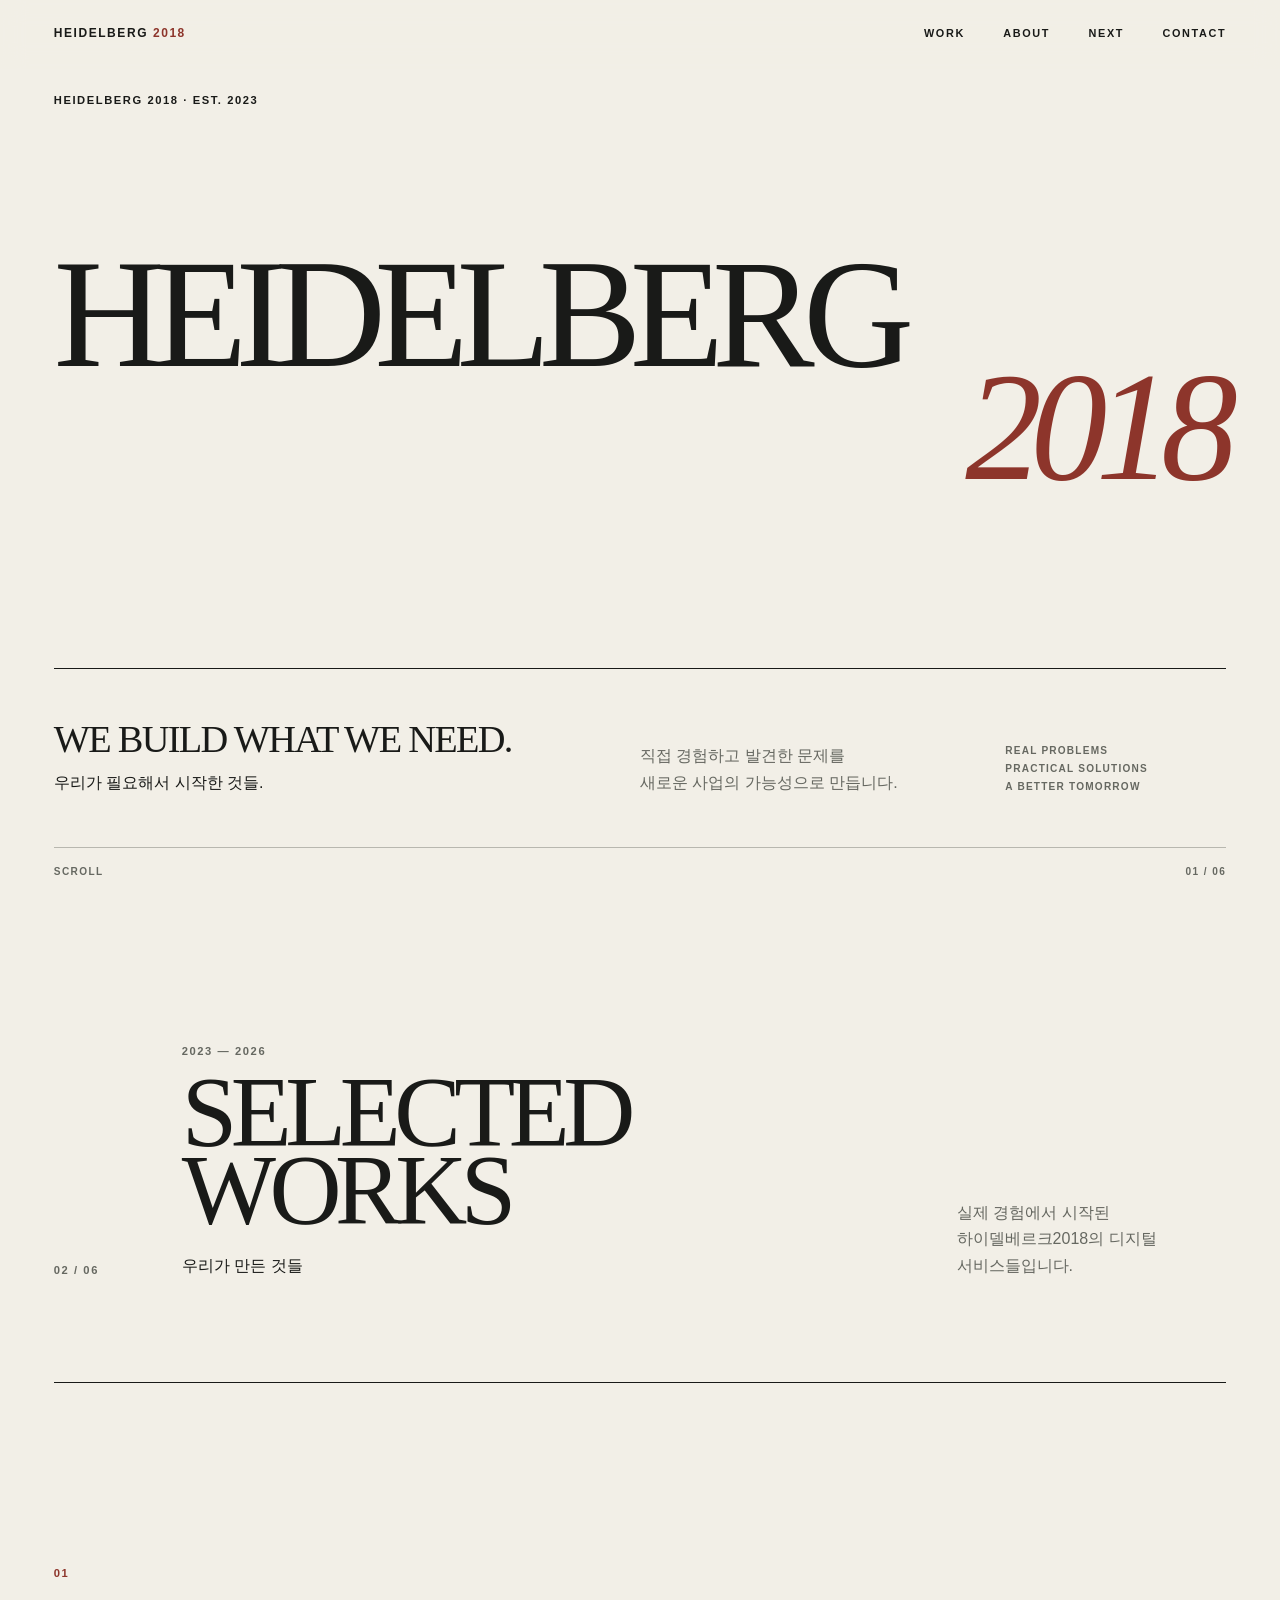
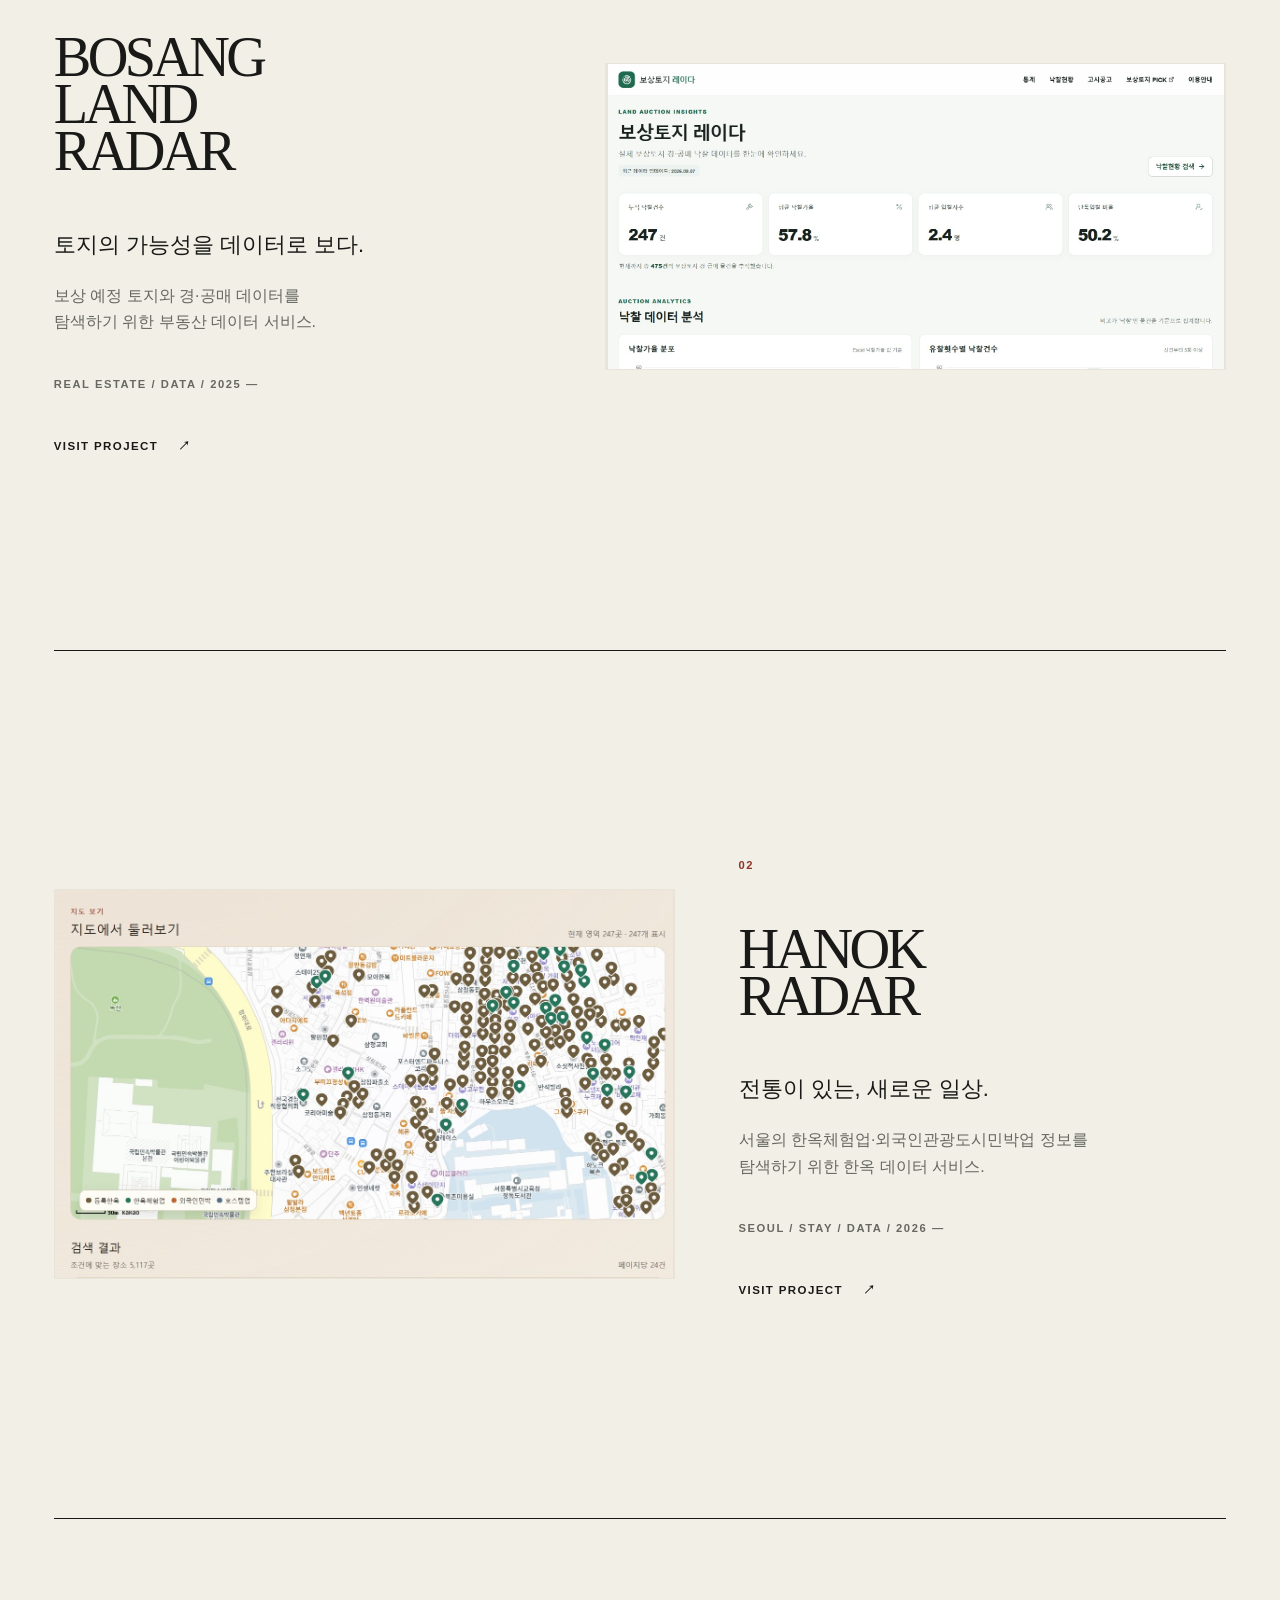
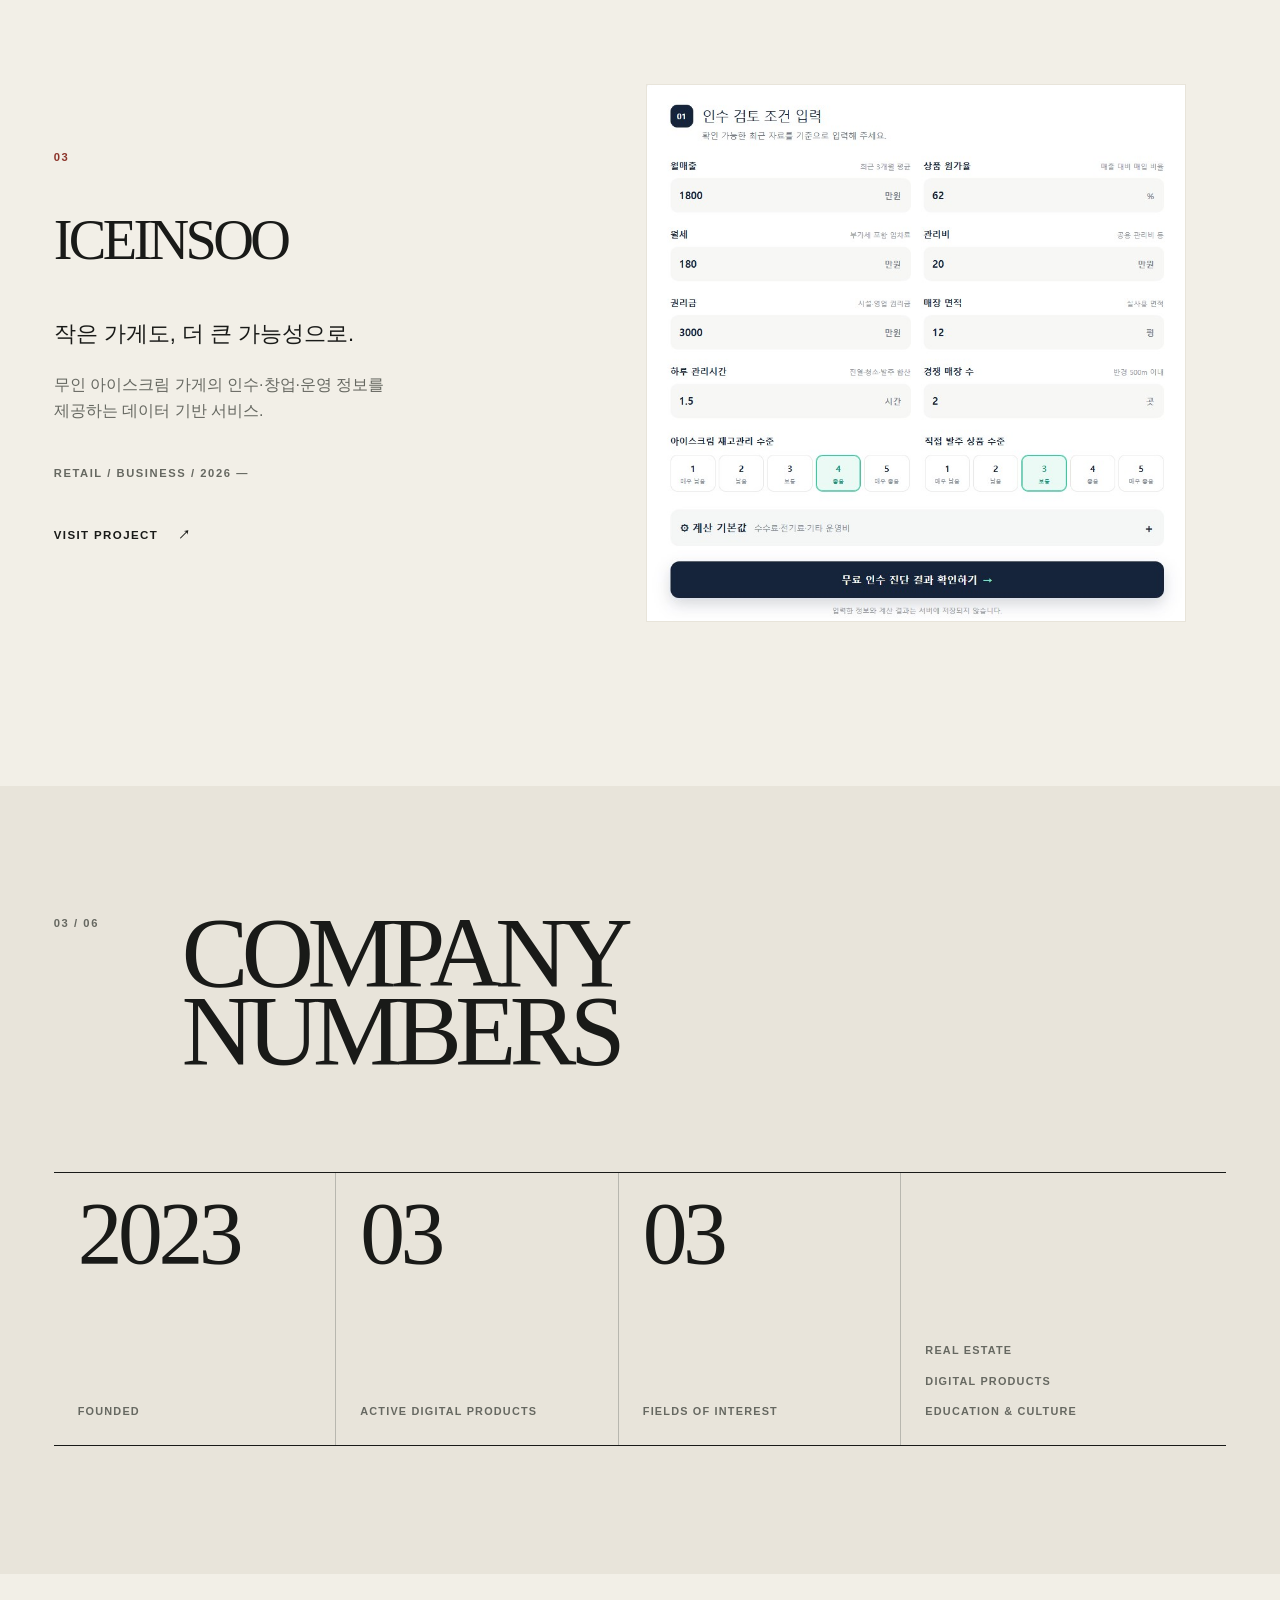
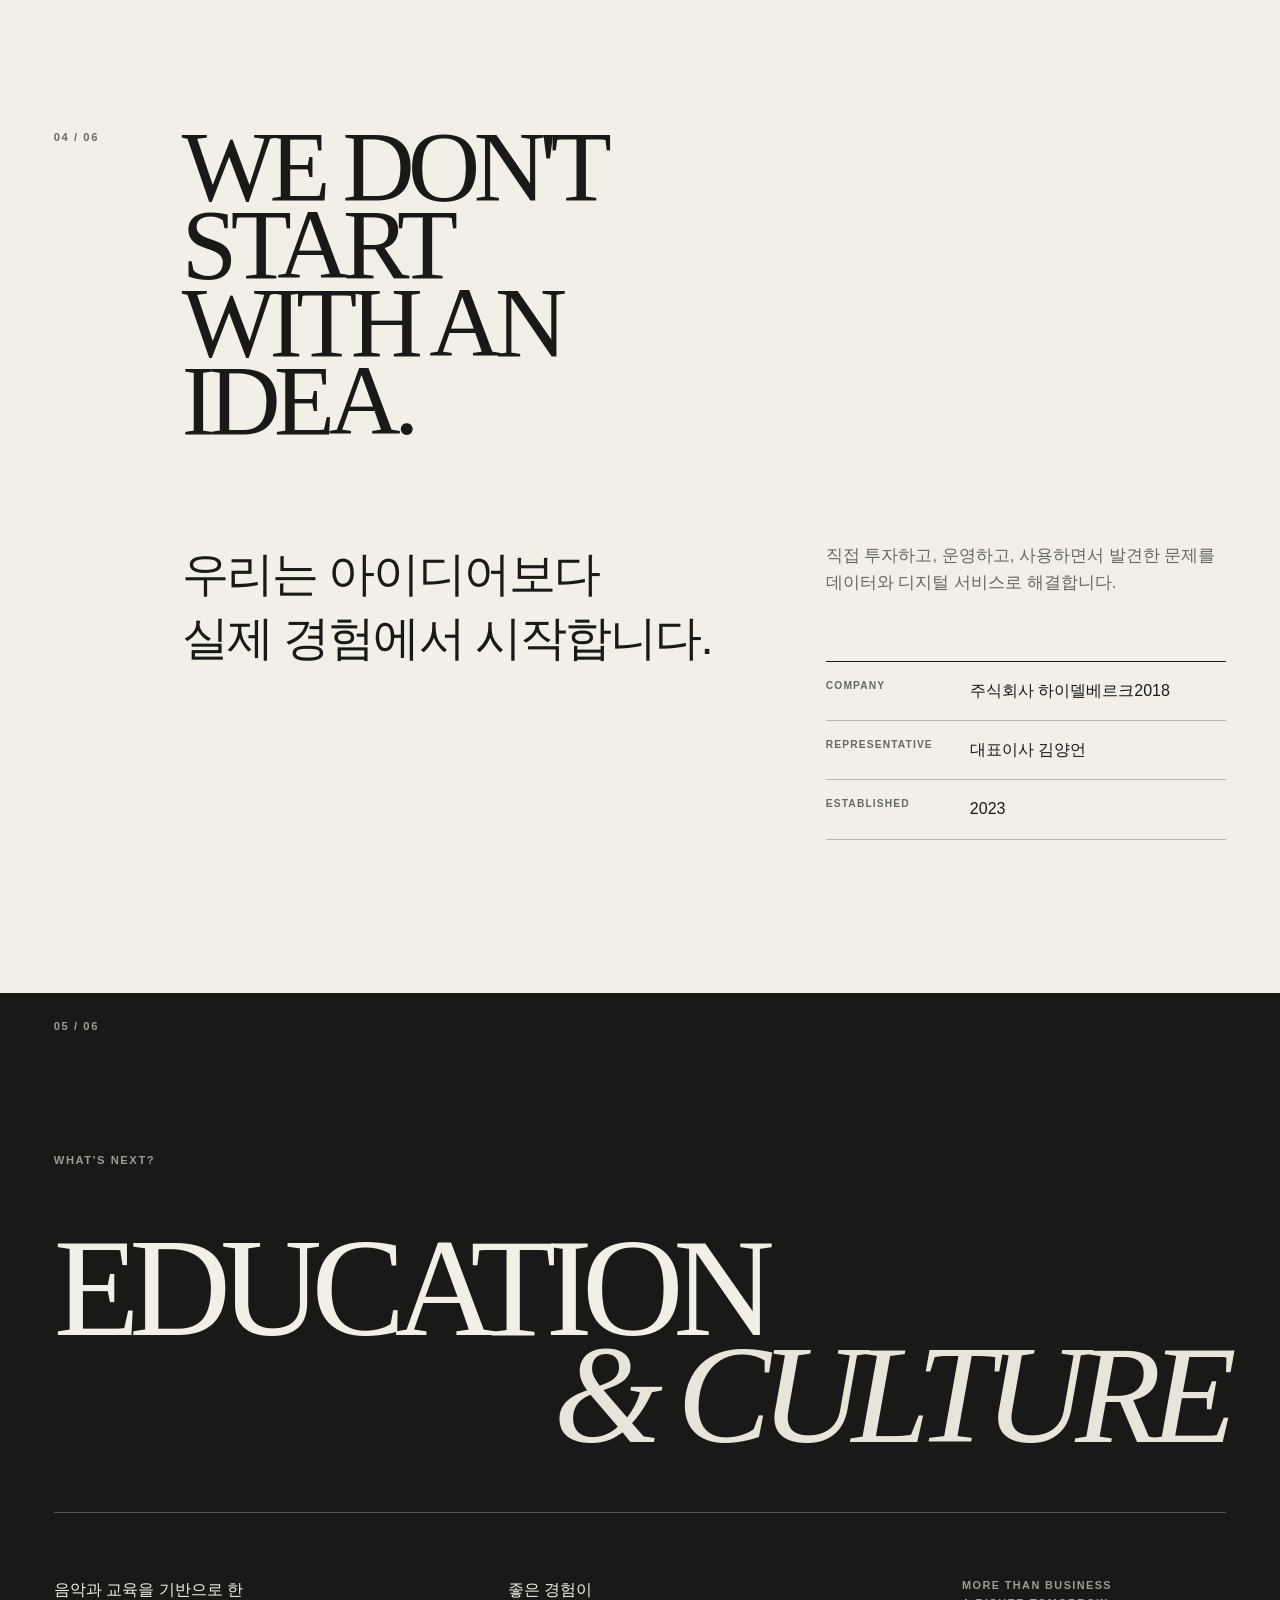
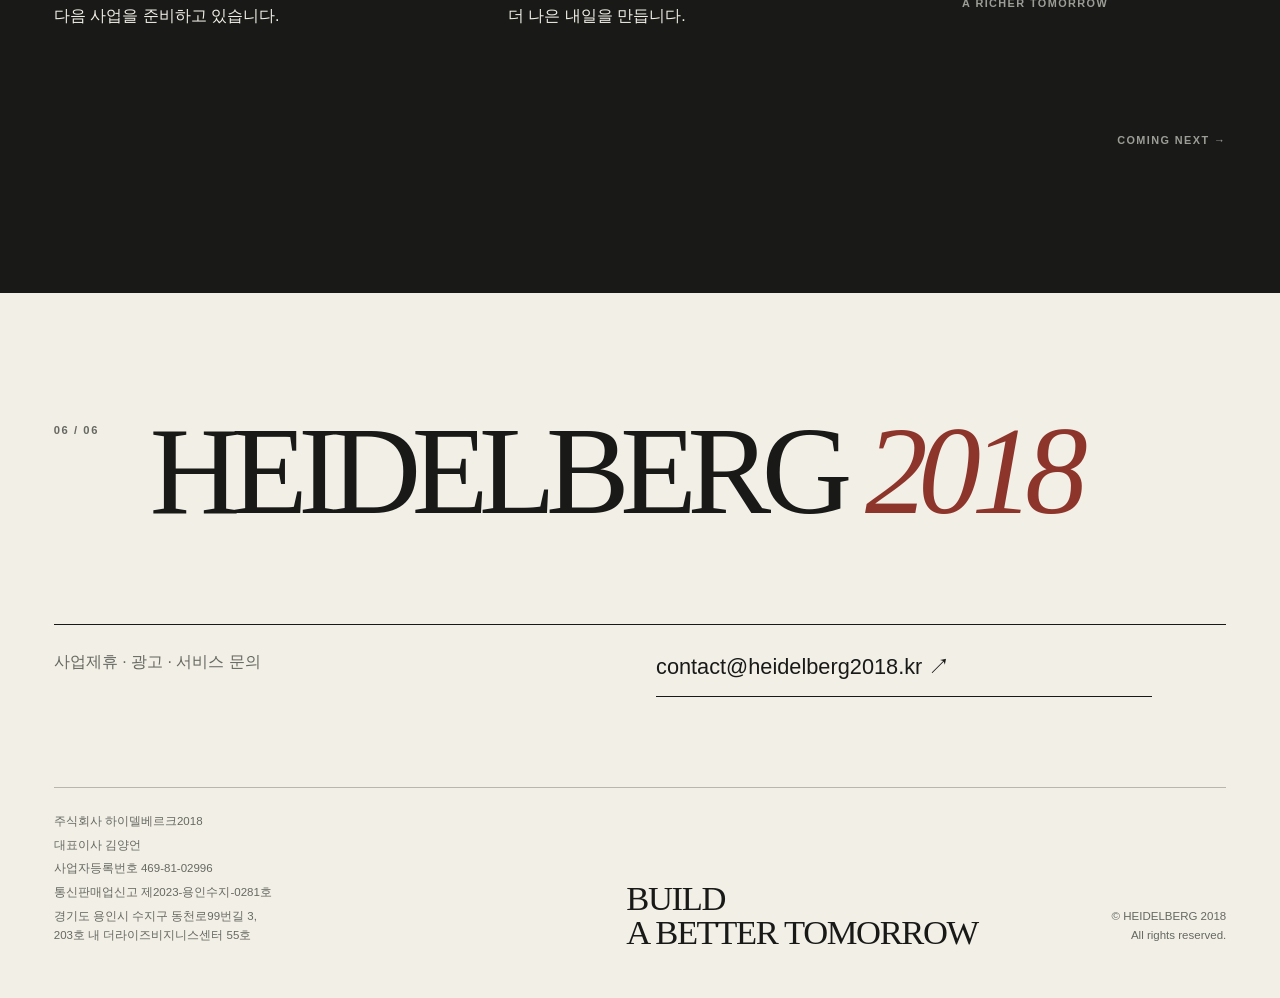
==== commit 24c36e03: "Refine desktop project layout" ====
--- a/index.html
+++ b/index.html
@@ -120,48 +120,54 @@
         </header>
 
         <article class="project project-a">
-          <div class="project-copy">
+          <div class="project-inner">
+            <div class="project-copy">
             <p class="project-no">01</p>
             <h3><span>BOSANG</span><span>LAND RADAR</span></h3>
             <p class="project-line">토지의 가능성을 데이터로 보다.</p>
             <p class="project-description">보상 예정 토지와 경·공매 데이터를<br>탐색하기 위한 부동산 데이터 서비스.</p>
             <p class="project-meta">REAL ESTATE / DATA / 2025 —</p>
             <a class="project-link" href="https://bosangradar.kr" target="_blank" rel="noopener noreferrer" aria-label="보상토지 레이다 방문하기 (새 창)">VISIT PROJECT <span aria-hidden="true">↗</span></a>
-          </div>
-          <figure class="project-visual" data-project="BOSANG LAND RADAR">
-            <img src="./assets/projects/bosangradar.webp" alt="보상토지 레이다 서비스 화면" width="1762" height="871" loading="lazy" decoding="async">
-            <div class="visual-placeholder" hidden><span>PROJECT 01</span><strong>BOSANG<br>LAND RADAR</strong><small>IMAGE RESERVED</small></div>
-          </figure>
+            </div>
+            <figure class="project-visual" data-project="BOSANG LAND RADAR">
+              <img src="./assets/projects/bosangradar.webp" alt="보상토지 레이다 서비스 화면" width="1762" height="871" loading="lazy" decoding="async">
+              <div class="visual-placeholder" hidden><span>PROJECT 01</span><strong>BOSANG<br>LAND RADAR</strong><small>IMAGE RESERVED</small></div>
+            </figure>
+          </div>
         </article>
 
         <article class="project project-b">
-          <div class="project-copy">
+          <div class="project-inner">
+            <div class="project-copy">
             <p class="project-no">02</p>
             <h3><span>HANOK</span><span>RADAR</span></h3>
             <p class="project-line">전통이 있는, 새로운 일상.</p>
             <p class="project-description">서울의 한옥체험업·외국인관광도시민박업 정보를<br>탐색하기 위한 한옥 데이터 서비스.</p>
             <p class="project-meta">SEOUL / STAY / DATA / 2026 —</p>
             <a class="project-link" href="https://hanokradar.kr" target="_blank" rel="noopener noreferrer" aria-label="한옥레이다 방문하기 (새 창)">VISIT PROJECT <span aria-hidden="true">↗</span></a>
-          </div>
-          <figure class="project-visual" data-project="HANOK RADAR">
-            <img src="./assets/projects/hanokradar.webp" alt="한옥레이다 서비스 화면" width="1322" height="831" loading="lazy" decoding="async">
-            <div class="visual-placeholder" hidden><span>PROJECT 02</span><strong>HANOK<br>RADAR</strong><small>IMAGE RESERVED</small></div>
-          </figure>
+            </div>
+            <figure class="project-visual" data-project="HANOK RADAR">
+              <img src="./assets/projects/hanokradar.webp" alt="한옥레이다 서비스 화면" width="1322" height="831" loading="lazy" decoding="async">
+              <div class="visual-placeholder" hidden><span>PROJECT 02</span><strong>HANOK<br>RADAR</strong><small>IMAGE RESERVED</small></div>
+            </figure>
+          </div>
         </article>
 
         <article class="project project-c">
-          <div class="project-copy">
+          <div class="project-inner">
+            <div class="project-copy">
             <p class="project-no">03</p>
             <h3><span>ICEINSOO</span></h3>
             <p class="project-line">작은 가게도, 더 큰 가능성으로.</p>
             <p class="project-description">무인 아이스크림 가게의 인수·창업·운영 정보를<br>제공하는 데이터 기반 서비스.</p>
             <p class="project-meta">RETAIL / BUSINESS / 2026 —</p>
             <a class="project-link" href="https://iceinsoo.kr" target="_blank" rel="noopener noreferrer" aria-label="아이스인수 방문하기 (새 창)">VISIT PROJECT <span aria-hidden="true">↗</span></a>
-          </div>
-          <figure class="project-visual" data-project="ICEINSOO">
-            <img src="./assets/projects/iceinsoo.webp" alt="아이스인수 서비스 화면" width="848" height="845" loading="lazy" decoding="async">
-            <div class="visual-placeholder" hidden><span>PROJECT 03</span><strong>ICEINSOO</strong><small>IMAGE RESERVED</small></div>
-          </figure>
+            </div>
+            <figure class="project-visual" data-project="ICEINSOO">
+              <img src="./assets/projects/iceinsoo.webp" alt="아이스인수 서비스 화면" width="848" height="845" loading="lazy" decoding="async">
+              <div class="visual-placeholder" hidden><span>PROJECT 03</span><strong>ICEINSOO</strong><small>IMAGE RESERVED</small></div>
+            </figure>
+          </div>
         </article>
       </section>
 
--- a/styles.css
+++ b/styles.css
@@ -51,20 +51,22 @@
 .section-heading h2 { margin: .8rem 0 0; font-family: var(--serif); font-size: clamp(3.2rem, 7.8vw, 8.5rem); font-weight: 400; letter-spacing: -.065em; line-height: .78; }
 .section-ko { margin: 1.5rem 0 0; font-size: 1rem; }
 .section-intro { margin: 0; color: var(--muted); }
-.project { display: grid; min-height: min(54rem, 78vw); padding: clamp(4rem, 8vw, 8rem) 0; border-top: 1px solid var(--ink); align-items: center; gap: clamp(3rem, 7vw, 8rem); grid-template-columns: minmax(17rem, .72fr) minmax(0, 1.28fr); }
-.project-b { grid-template-columns: minmax(0, 1.28fr) minmax(17rem, .72fr); }
+.project { padding: clamp(4rem, 7vw, 7rem) 0; border-top: 1px solid var(--ink); }
+.project-inner { display: grid; width: 100%; max-width: 87.5rem; min-height: min(43rem, 64vw); margin-inline: auto; align-items: center; gap: clamp(2.5rem, 5vw, 5rem); grid-template-columns: minmax(0, .44fr) minmax(0, .56fr); }
+.project-b .project-inner { grid-template-columns: minmax(0, .56fr) minmax(0, .44fr); }
 .project-b .project-copy { order: 2; }
+.project-b .project-visual { order: 1; }
 .project-copy { display: flex; min-width: 0; align-items: flex-start; flex-direction: column; }
-.project-no { margin-bottom: clamp(2.5rem, 6vw, 5rem); color: var(--accent); }
-.project h3 { display: flex; margin: 0 0 clamp(2.5rem, 5vw, 4.5rem); flex-direction: column; font-family: var(--serif); font-size: clamp(3rem, 5.8vw, 6.5rem); font-weight: 400; letter-spacing: -.065em; line-height: .8; }
+.project-no { margin-bottom: clamp(2rem, 4vw, 3.75rem); color: var(--accent); }
+.project h3 { display: flex; max-width: 8.5ch; margin: 0 0 clamp(2.25rem, 4vw, 3.75rem); flex-direction: column; font-family: var(--serif); font-size: clamp(3.25rem, 4.4vw, 5rem); font-weight: 400; letter-spacing: -.065em; line-height: .84; }
 .project-line { margin: 0 0 1.25rem; font-size: clamp(1.2rem, 1.7vw, 1.6rem); }
 .project-description { margin: 0 0 2.5rem; color: var(--muted); }
 .project-meta { margin-bottom: 2rem; line-height: 1.5; }
 .project-link { position: relative; display: inline-flex; min-height: 2.75rem; padding: .7rem 0; align-items: center; gap: 1.25rem; font-size: .72rem; font-weight: 700; letter-spacing: .12em; }
-.project-visual { position: relative; min-width: 0; margin: 0; overflow: hidden; border: 1px solid var(--line); background: var(--paper-deep); }
-.project-a .project-visual { aspect-ratio: 1762 / 871; }
-.project-b .project-visual { aspect-ratio: 1322 / 831; }
-.project-c .project-visual { aspect-ratio: 848 / 845; }
+.project-visual { position: relative; width: 100%; max-height: 33.75rem; min-width: 0; margin: 0 auto; overflow: hidden; border: 1px solid var(--line); background: var(--paper-deep); }
+.project-a .project-visual { max-width: 51.25rem; aspect-ratio: 1762 / 871; }
+.project-b .project-visual { max-width: 50rem; aspect-ratio: 1322 / 831; }
+.project-c .project-visual { width: min(100%, 33.75rem); max-width: 33.75rem; aspect-ratio: 848 / 845; }
 .project-visual.has-image { border-color: transparent; }
 .project-visual img { display: block; width: 100%; height: 100%; object-fit: contain; }
 .project-visual img[hidden], .visual-placeholder[hidden] { display: none; }
@@ -130,8 +132,9 @@
   .hero-values { display: none; }
   .section-heading { grid-template-columns: 3rem 1fr; }
   .section-intro { grid-column: 2; }
-  .project, .project-b { min-height: 0; grid-template-columns: 1fr; }
+  .project-inner, .project-b .project-inner { min-height: 0; grid-template-columns: 1fr; }
   .project-b .project-copy { order: 0; }
+  .project-b .project-visual { order: 0; }
   .project-copy { max-width: 42rem; }
   .project-visual { width: 100%; }
   .number-grid { grid-template-columns: repeat(3, 1fr); }
@@ -139,6 +142,11 @@
   .fields { min-height: auto; padding-right: 0; padding-left: 0; border-top: 1px solid var(--line); border-right: 0; grid-column: 1 / -1; flex-direction: row; justify-content: space-between; }
   .about-body { margin-left: 0; grid-template-columns: 1fr; }
   .about-copy { margin-left: 3rem; }
+}
+
+@media (min-width: 901px) and (max-width: 1199px) {
+  .project-inner { min-height: min(40rem, 68vw); gap: clamp(2.5rem, 4.5vw, 3.5rem); grid-template-columns: minmax(0, .48fr) minmax(0, .52fr); }
+  .project-b .project-inner { grid-template-columns: minmax(0, .52fr) minmax(0, .48fr); }
 }
 
 @media (max-width: 600px) {
